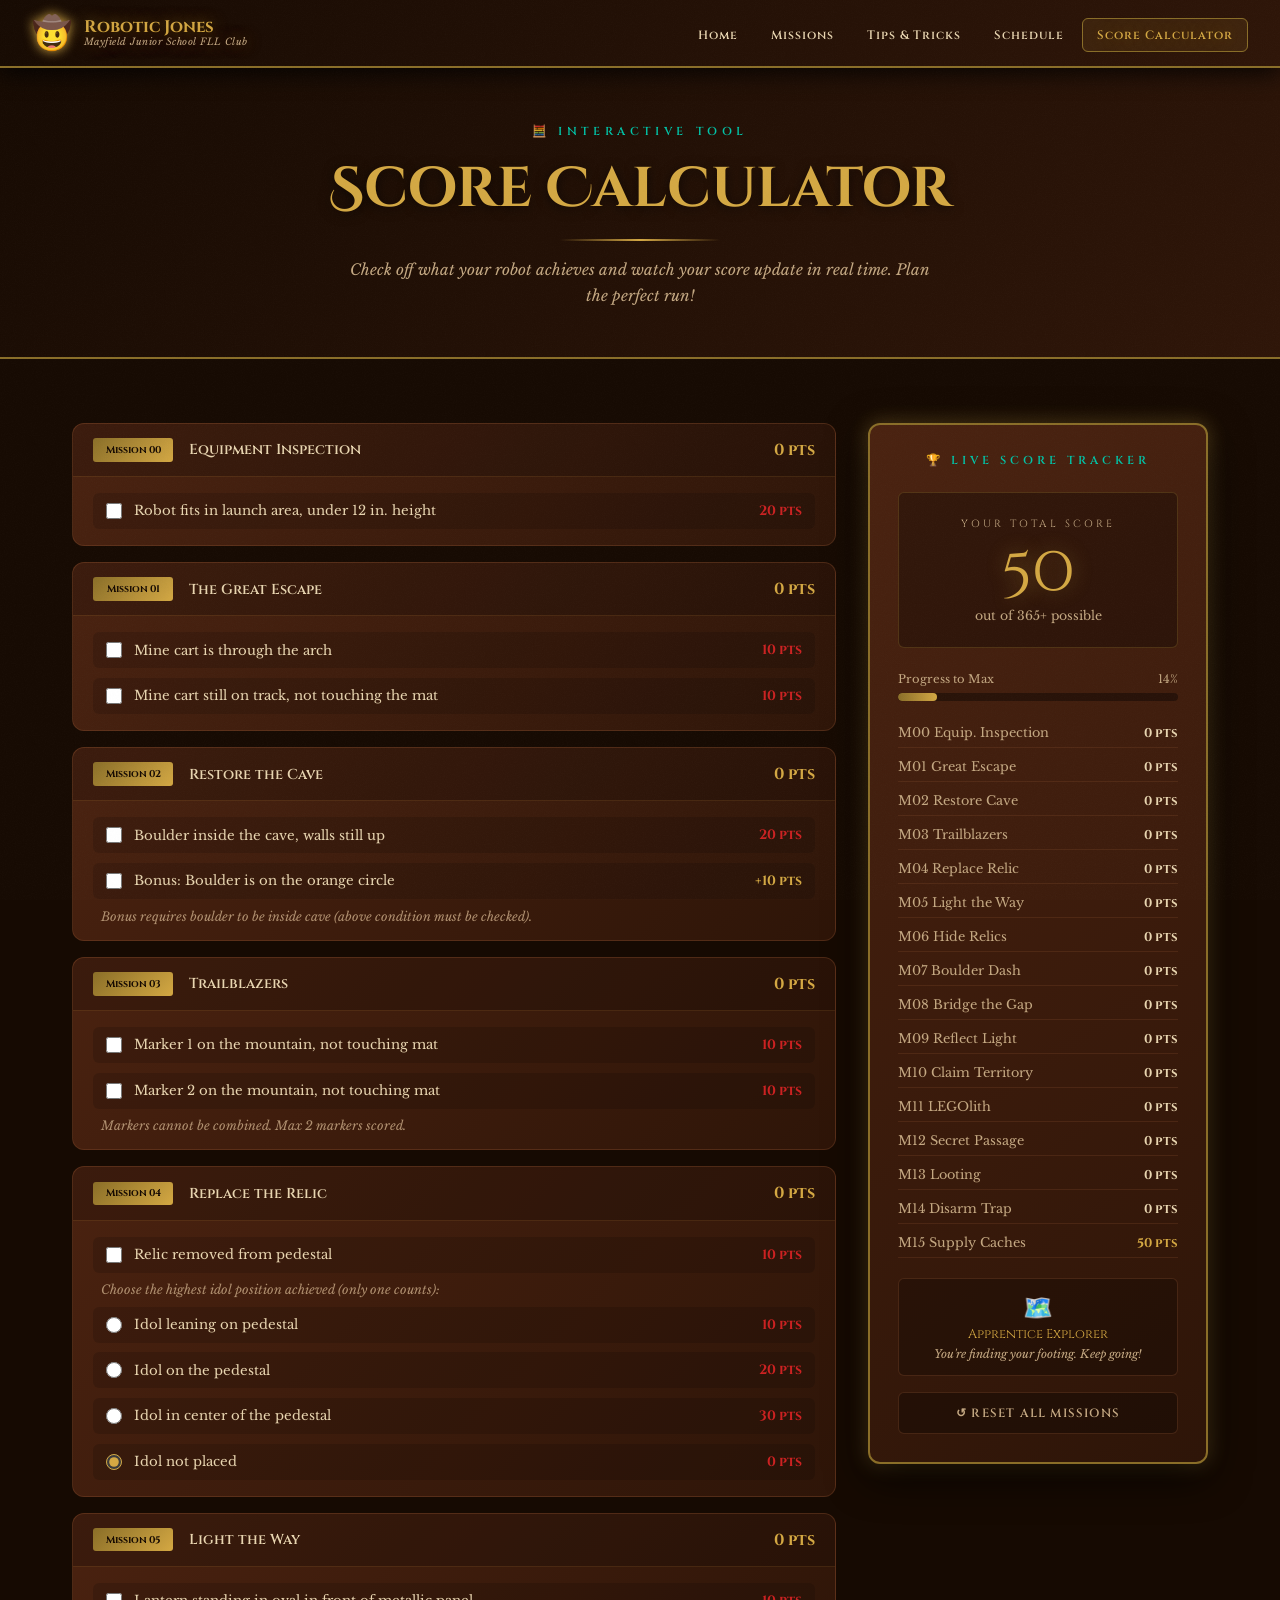
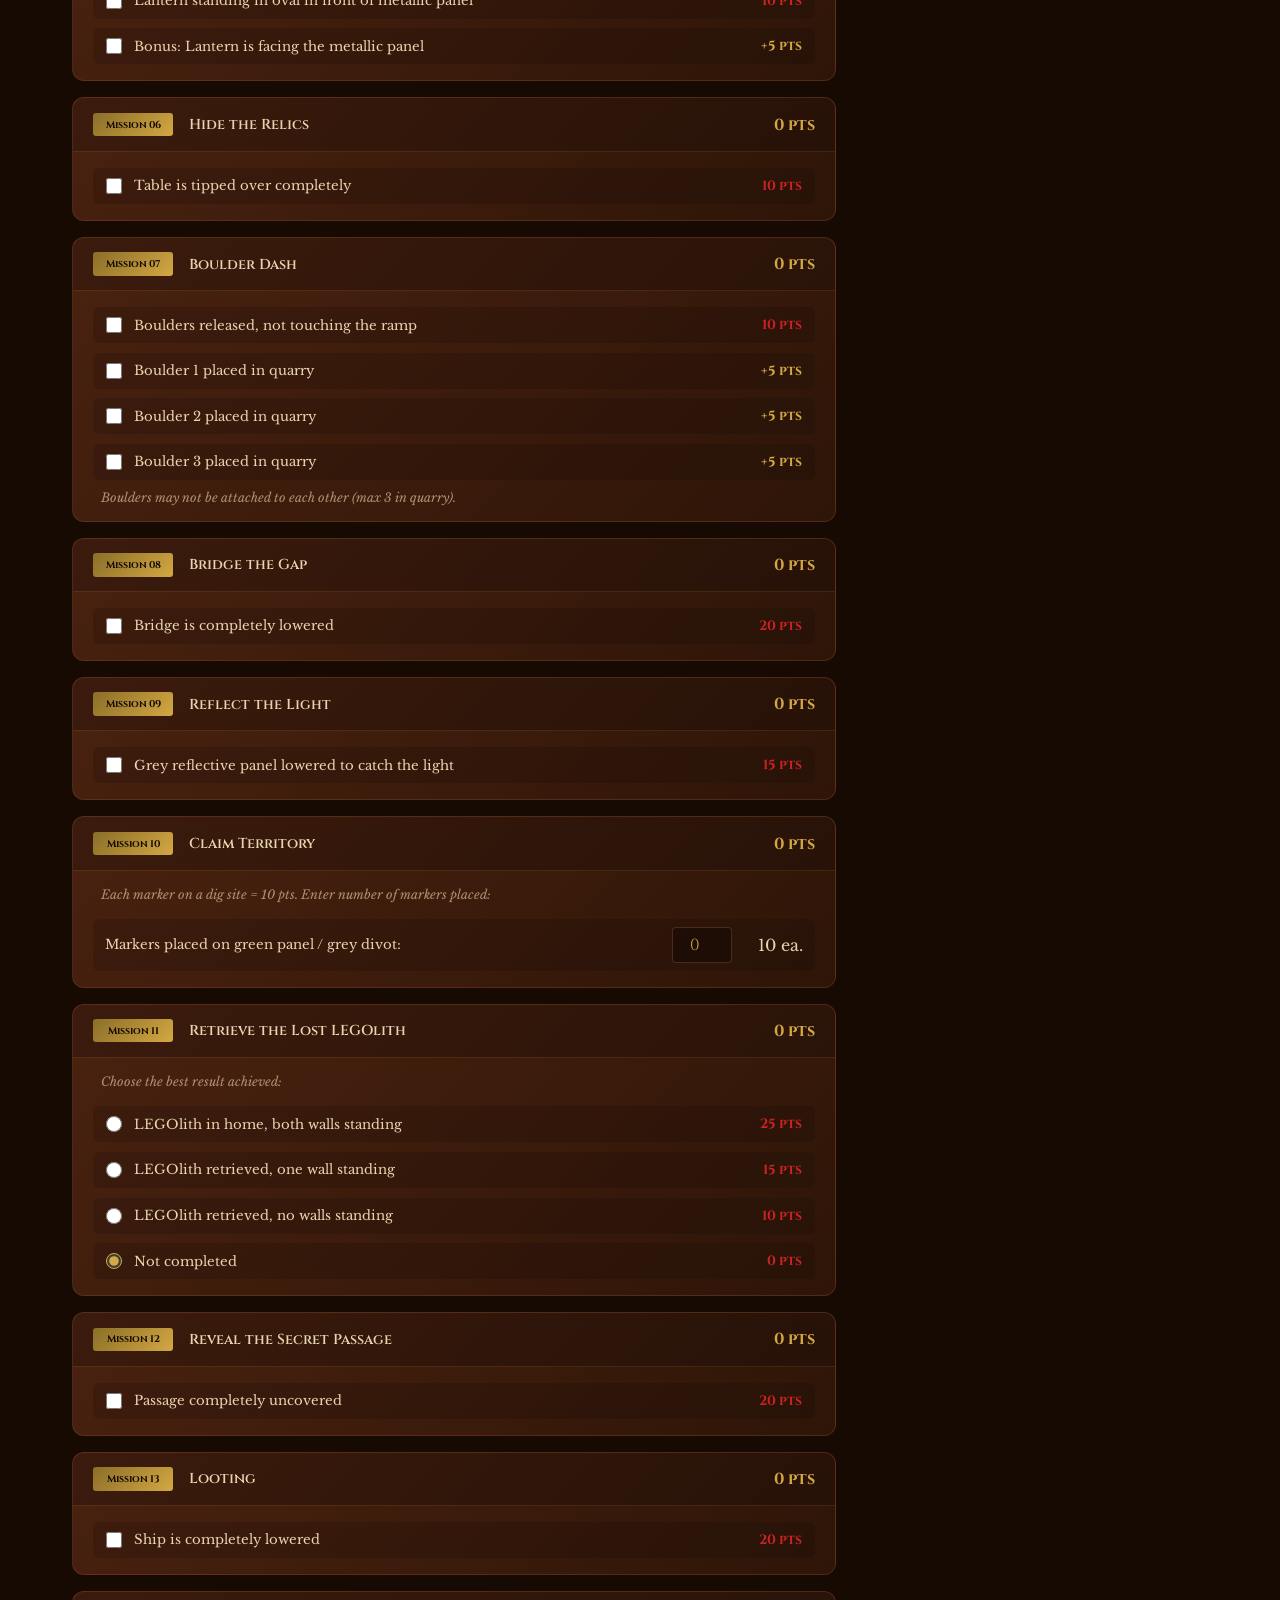
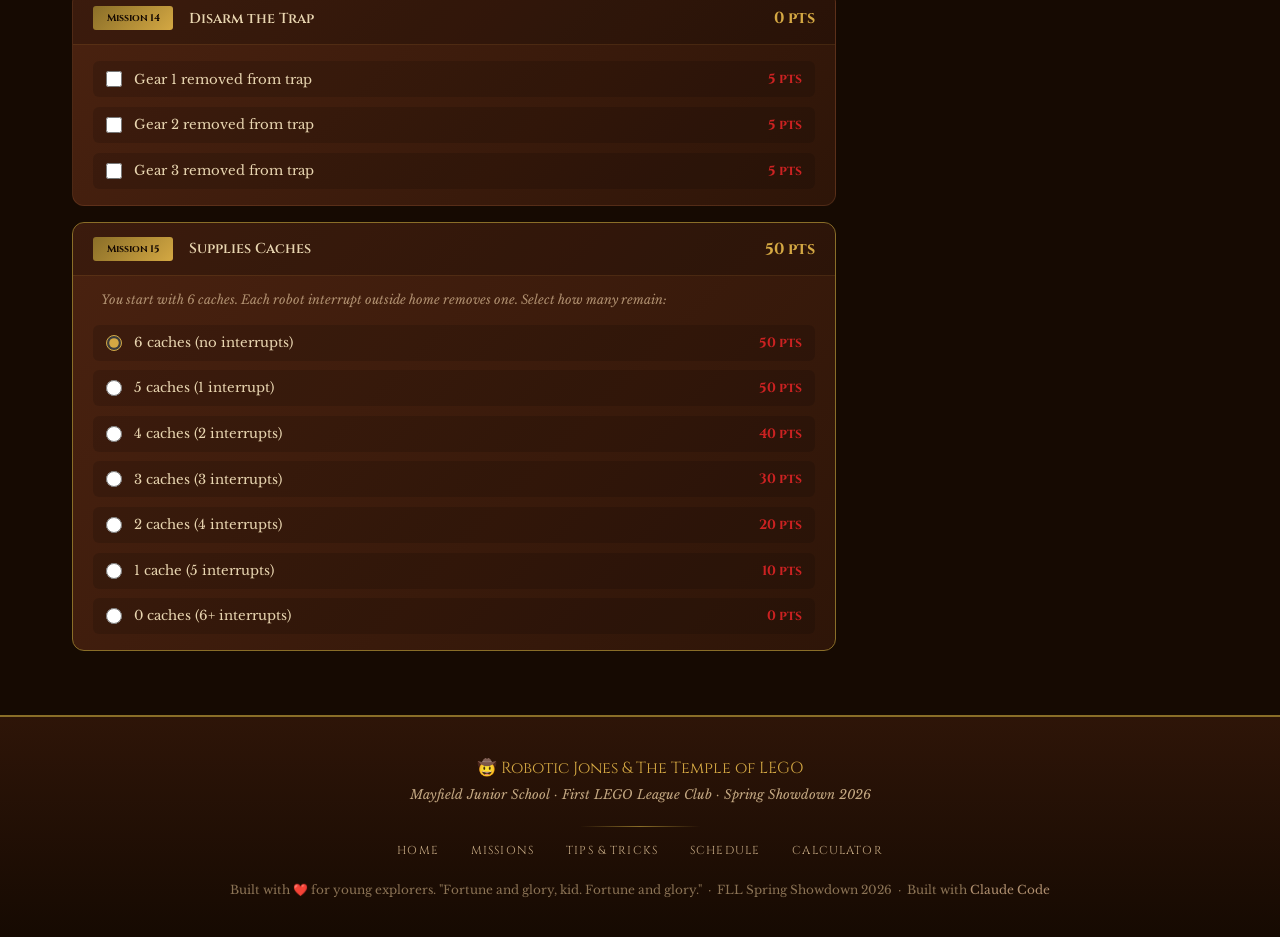
==== calculator.html @ 50e853f8 "Initial commit: FLL student hub website Complete FLL competition hub with Competition Hub home page " ====
<!DOCTYPE html>
<html lang="en">
<head>
  <meta charset="UTF-8" />
  <meta name="viewport" content="width=device-width, initial-scale=1.0" />
  <title>Score Calculator — Robotic Jones &amp; The Temple of LEGO</title>
  <link rel="stylesheet" href="style.css" />
</head>
<body>

<!-- ── Navigation ──────────────────────────────────── -->
<nav class="navbar">
  <a href="index.html" class="nav-logo">
    <span class="nav-logo-icon">🤠</span>
    <span class="nav-logo-text">
      Robotic Jones
      <span class="nav-logo-sub">Mayfield Junior School FLL Club</span>
    </span>
  </a>
  <ul class="nav-links" id="navLinks">
    <li><a href="index.html">Home</a></li>
    <li><a href="missions.html">Missions</a></li>
    <li><a href="tips.html">Tips &amp; Tricks</a></li>
    <li><a href="schedule.html">Schedule</a></li>
    <li><a href="calculator.html" class="active">Score Calculator</a></li>
  </ul>
  <button class="hamburger" id="hamburger" aria-label="Menu">
    <span></span><span></span><span></span>
  </button>
</nav>

<!-- ── Page Header ──────────────────────────────────── -->
<div style="background:linear-gradient(135deg,var(--brown-dark),var(--brown-mid));border-bottom:2px solid var(--gold-dark);padding:3.5rem 2rem 3rem;text-align:center;">
  <p class="eyebrow">🧮 Interactive Tool</p>
  <h1 class="section-title" style="font-family:var(--font-display);font-size:clamp(2rem,5vw,3.5rem);">Score Calculator</h1>
  <div class="section-divider"></div>
  <p class="section-desc">Check off what your robot achieves and watch your score update in real time. Plan the perfect run!</p>
</div>

<div class="page-container">
  <div class="calculator-layout">

    <!-- ── Mission Inputs ─────────────────────────── -->
    <div class="calc-missions" id="calcMissions">

      <!-- M00 -->
      <div class="calc-mission" id="m00">
        <div class="calc-mission-header">
          <span class="calc-badge">Mission 00</span>
          <span class="calc-mission-name">Equipment Inspection</span>
          <span class="calc-mission-pts" id="pts-m00">0 pts</span>
        </div>
        <div class="calc-mission-body">
          <label class="calc-option">
            <input type="checkbox" id="m00-a" data-pts="20" data-mission="m00" />
            <label for="m00-a">Robot fits in launch area, under 12 in. height</label>
            <span class="opt-pts">20 pts</span>
          </label>
        </div>
      </div>

      <!-- M01 -->
      <div class="calc-mission" id="m01">
        <div class="calc-mission-header">
          <span class="calc-badge">Mission 01</span>
          <span class="calc-mission-name">The Great Escape</span>
          <span class="calc-mission-pts" id="pts-m01">0 pts</span>
        </div>
        <div class="calc-mission-body">
          <label class="calc-option">
            <input type="checkbox" id="m01-a" data-pts="10" data-mission="m01" />
            <label for="m01-a">Mine cart is through the arch</label>
            <span class="opt-pts">10 pts</span>
          </label>
          <label class="calc-option">
            <input type="checkbox" id="m01-b" data-pts="10" data-mission="m01" />
            <label for="m01-b">Mine cart still on track, not touching the mat</label>
            <span class="opt-pts">10 pts</span>
          </label>
        </div>
      </div>

      <!-- M02 -->
      <div class="calc-mission" id="m02">
        <div class="calc-mission-header">
          <span class="calc-badge">Mission 02</span>
          <span class="calc-mission-name">Restore the Cave</span>
          <span class="calc-mission-pts" id="pts-m02">0 pts</span>
        </div>
        <div class="calc-mission-body">
          <label class="calc-option">
            <input type="checkbox" id="m02-a" data-pts="20" data-mission="m02" />
            <label for="m02-a">Boulder inside the cave, walls still up</label>
            <span class="opt-pts">20 pts</span>
          </label>
          <label class="calc-option bonus">
            <input type="checkbox" id="m02-b" data-pts="10" data-mission="m02" />
            <label for="m02-b">Bonus: Boulder is on the orange circle</label>
            <span class="opt-pts">+10 pts</span>
          </label>
          <div class="calc-note">Bonus requires boulder to be inside cave (above condition must be checked).</div>
        </div>
      </div>

      <!-- M03 -->
      <div class="calc-mission" id="m03">
        <div class="calc-mission-header">
          <span class="calc-badge">Mission 03</span>
          <span class="calc-mission-name">Trailblazers</span>
          <span class="calc-mission-pts" id="pts-m03">0 pts</span>
        </div>
        <div class="calc-mission-body">
          <label class="calc-option">
            <input type="checkbox" id="m03-a" data-pts="10" data-mission="m03" />
            <label for="m03-a">Marker 1 on the mountain, not touching mat</label>
            <span class="opt-pts">10 pts</span>
          </label>
          <label class="calc-option">
            <input type="checkbox" id="m03-b" data-pts="10" data-mission="m03" />
            <label for="m03-b">Marker 2 on the mountain, not touching mat</label>
            <span class="opt-pts">10 pts</span>
          </label>
          <div class="calc-note">Markers cannot be combined. Max 2 markers scored.</div>
        </div>
      </div>

      <!-- M04 -->
      <div class="calc-mission" id="m04">
        <div class="calc-mission-header">
          <span class="calc-badge">Mission 04</span>
          <span class="calc-mission-name">Replace the Relic</span>
          <span class="calc-mission-pts" id="pts-m04">0 pts</span>
        </div>
        <div class="calc-mission-body">
          <label class="calc-option">
            <input type="checkbox" id="m04-a" data-pts="10" data-mission="m04" />
            <label for="m04-a">Relic removed from pedestal</label>
            <span class="opt-pts">10 pts</span>
          </label>
          <div class="calc-note">Choose the highest idol position achieved (only one counts):</div>
          <label class="calc-option">
            <input type="radio" name="m04-idol" id="m04-b" value="10" data-mission="m04-idol" />
            <label for="m04-b">Idol leaning on pedestal</label>
            <span class="opt-pts">10 pts</span>
          </label>
          <label class="calc-option">
            <input type="radio" name="m04-idol" id="m04-c" value="20" data-mission="m04-idol" />
            <label for="m04-c">Idol on the pedestal</label>
            <span class="opt-pts">20 pts</span>
          </label>
          <label class="calc-option">
            <input type="radio" name="m04-idol" id="m04-d" value="30" data-mission="m04-idol" />
            <label for="m04-d">Idol in center of the pedestal</label>
            <span class="opt-pts">30 pts</span>
          </label>
          <label class="calc-option">
            <input type="radio" name="m04-idol" id="m04-none" value="0" data-mission="m04-idol" checked />
            <label for="m04-none">Idol not placed</label>
            <span class="opt-pts">0 pts</span>
          </label>
        </div>
      </div>

      <!-- M05 -->
      <div class="calc-mission" id="m05">
        <div class="calc-mission-header">
          <span class="calc-badge">Mission 05</span>
          <span class="calc-mission-name">Light the Way</span>
          <span class="calc-mission-pts" id="pts-m05">0 pts</span>
        </div>
        <div class="calc-mission-body">
          <label class="calc-option">
            <input type="checkbox" id="m05-a" data-pts="10" data-mission="m05" />
            <label for="m05-a">Lantern standing in oval in front of metallic panel</label>
            <span class="opt-pts">10 pts</span>
          </label>
          <label class="calc-option bonus">
            <input type="checkbox" id="m05-b" data-pts="5" data-mission="m05" />
            <label for="m05-b">Bonus: Lantern is facing the metallic panel</label>
            <span class="opt-pts">+5 pts</span>
          </label>
        </div>
      </div>

      <!-- M06 -->
      <div class="calc-mission" id="m06">
        <div class="calc-mission-header">
          <span class="calc-badge">Mission 06</span>
          <span class="calc-mission-name">Hide the Relics</span>
          <span class="calc-mission-pts" id="pts-m06">0 pts</span>
        </div>
        <div class="calc-mission-body">
          <label class="calc-option">
            <input type="checkbox" id="m06-a" data-pts="10" data-mission="m06" />
            <label for="m06-a">Table is tipped over completely</label>
            <span class="opt-pts">10 pts</span>
          </label>
        </div>
      </div>

      <!-- M07 -->
      <div class="calc-mission" id="m07">
        <div class="calc-mission-header">
          <span class="calc-badge">Mission 07</span>
          <span class="calc-mission-name">Boulder Dash</span>
          <span class="calc-mission-pts" id="pts-m07">0 pts</span>
        </div>
        <div class="calc-mission-body">
          <label class="calc-option">
            <input type="checkbox" id="m07-a" data-pts="10" data-mission="m07" />
            <label for="m07-a">Boulders released, not touching the ramp</label>
            <span class="opt-pts">10 pts</span>
          </label>
          <label class="calc-option bonus">
            <input type="checkbox" id="m07-b" data-pts="5" data-mission="m07" />
            <label for="m07-b">Boulder 1 placed in quarry</label>
            <span class="opt-pts">+5 pts</span>
          </label>
          <label class="calc-option bonus">
            <input type="checkbox" id="m07-c" data-pts="5" data-mission="m07" />
            <label for="m07-c">Boulder 2 placed in quarry</label>
            <span class="opt-pts">+5 pts</span>
          </label>
          <label class="calc-option bonus">
            <input type="checkbox" id="m07-d" data-pts="5" data-mission="m07" />
            <label for="m07-d">Boulder 3 placed in quarry</label>
            <span class="opt-pts">+5 pts</span>
          </label>
          <div class="calc-note">Boulders may not be attached to each other (max 3 in quarry).</div>
        </div>
      </div>

      <!-- M08 -->
      <div class="calc-mission" id="m08">
        <div class="calc-mission-header">
          <span class="calc-badge">Mission 08</span>
          <span class="calc-mission-name">Bridge the Gap</span>
          <span class="calc-mission-pts" id="pts-m08">0 pts</span>
        </div>
        <div class="calc-mission-body">
          <label class="calc-option">
            <input type="checkbox" id="m08-a" data-pts="20" data-mission="m08" />
            <label for="m08-a">Bridge is completely lowered</label>
            <span class="opt-pts">20 pts</span>
          </label>
        </div>
      </div>

      <!-- M09 -->
      <div class="calc-mission" id="m09">
        <div class="calc-mission-header">
          <span class="calc-badge">Mission 09</span>
          <span class="calc-mission-name">Reflect the Light</span>
          <span class="calc-mission-pts" id="pts-m09">0 pts</span>
        </div>
        <div class="calc-mission-body">
          <label class="calc-option">
            <input type="checkbox" id="m09-a" data-pts="15" data-mission="m09" />
            <label for="m09-a">Grey reflective panel lowered to catch the light</label>
            <span class="opt-pts">15 pts</span>
          </label>
        </div>
      </div>

      <!-- M10 -->
      <div class="calc-mission" id="m10">
        <div class="calc-mission-header">
          <span class="calc-badge">Mission 10</span>
          <span class="calc-mission-name">Claim Territory</span>
          <span class="calc-mission-pts" id="pts-m10">0 pts</span>
        </div>
        <div class="calc-mission-body">
          <div class="calc-note" style="margin-bottom:0.5rem;">Each marker on a dig site = 10 pts. Enter number of markers placed:</div>
          <div style="display:flex;align-items:center;gap:1rem;padding:0.5rem 0.75rem;background:rgba(0,0,0,0.15);border-radius:var(--radius);">
            <label style="font-size:0.83rem;color:var(--tan-light);flex:1;" for="m10-count">Markers placed on green panel / grey divot:</label>
            <input type="number" id="m10-count" min="0" max="20" value="0"
              style="width:60px;padding:0.35rem 0.5rem;background:rgba(0,0,0,0.3);border:1px solid rgba(122,72,40,0.5);border-radius:4px;color:var(--gold);font-family:var(--font-heading);font-size:1rem;text-align:center;" />
            <span class="opt-pts" style="min-width:55px;text-align:right;">10 ea.</span>
          </div>
        </div>
      </div>

      <!-- M11 -->
      <div class="calc-mission" id="m11">
        <div class="calc-mission-header">
          <span class="calc-badge">Mission 11</span>
          <span class="calc-mission-name">Retrieve the Lost LEGOlith</span>
          <span class="calc-mission-pts" id="pts-m11">0 pts</span>
        </div>
        <div class="calc-mission-body">
          <div class="calc-note" style="margin-bottom:0.5rem;">Choose the best result achieved:</div>
          <label class="calc-option">
            <input type="radio" name="m11" id="m11-a" value="25" data-mission="m11" />
            <label for="m11-a">LEGOlith in home, both walls standing</label>
            <span class="opt-pts">25 pts</span>
          </label>
          <label class="calc-option">
            <input type="radio" name="m11" id="m11-b" value="15" data-mission="m11" />
            <label for="m11-b">LEGOlith retrieved, one wall standing</label>
            <span class="opt-pts">15 pts</span>
          </label>
          <label class="calc-option">
            <input type="radio" name="m11" id="m11-c" value="10" data-mission="m11" />
            <label for="m11-c">LEGOlith retrieved, no walls standing</label>
            <span class="opt-pts">10 pts</span>
          </label>
          <label class="calc-option">
            <input type="radio" name="m11" id="m11-none" value="0" data-mission="m11" checked />
            <label for="m11-none">Not completed</label>
            <span class="opt-pts">0 pts</span>
          </label>
        </div>
      </div>

      <!-- M12 -->
      <div class="calc-mission" id="m12">
        <div class="calc-mission-header">
          <span class="calc-badge">Mission 12</span>
          <span class="calc-mission-name">Reveal the Secret Passage</span>
          <span class="calc-mission-pts" id="pts-m12">0 pts</span>
        </div>
        <div class="calc-mission-body">
          <label class="calc-option">
            <input type="checkbox" id="m12-a" data-pts="20" data-mission="m12" />
            <label for="m12-a">Passage completely uncovered</label>
            <span class="opt-pts">20 pts</span>
          </label>
        </div>
      </div>

      <!-- M13 -->
      <div class="calc-mission" id="m13">
        <div class="calc-mission-header">
          <span class="calc-badge">Mission 13</span>
          <span class="calc-mission-name">Looting</span>
          <span class="calc-mission-pts" id="pts-m13">0 pts</span>
        </div>
        <div class="calc-mission-body">
          <label class="calc-option">
            <input type="checkbox" id="m13-a" data-pts="20" data-mission="m13" />
            <label for="m13-a">Ship is completely lowered</label>
            <span class="opt-pts">20 pts</span>
          </label>
        </div>
      </div>

      <!-- M14 -->
      <div class="calc-mission" id="m14">
        <div class="calc-mission-header">
          <span class="calc-badge">Mission 14</span>
          <span class="calc-mission-name">Disarm the Trap</span>
          <span class="calc-mission-pts" id="pts-m14">0 pts</span>
        </div>
        <div class="calc-mission-body">
          <label class="calc-option">
            <input type="checkbox" id="m14-a" data-pts="5" data-mission="m14" />
            <label for="m14-a">Gear 1 removed from trap</label>
            <span class="opt-pts">5 pts</span>
          </label>
          <label class="calc-option">
            <input type="checkbox" id="m14-b" data-pts="5" data-mission="m14" />
            <label for="m14-b">Gear 2 removed from trap</label>
            <span class="opt-pts">5 pts</span>
          </label>
          <label class="calc-option">
            <input type="checkbox" id="m14-c" data-pts="5" data-mission="m14" />
            <label for="m14-c">Gear 3 removed from trap</label>
            <span class="opt-pts">5 pts</span>
          </label>
        </div>
      </div>

      <!-- M15 -->
      <div class="calc-mission" id="m15">
        <div class="calc-mission-header">
          <span class="calc-badge">Mission 15</span>
          <span class="calc-mission-name">Supplies Caches</span>
          <span class="calc-mission-pts" id="pts-m15">50 pts</span>
        </div>
        <div class="calc-mission-body">
          <div class="calc-note" style="margin-bottom:0.5rem;">You start with 6 caches. Each robot interrupt outside home removes one. Select how many remain:</div>
          <label class="calc-option">
            <input type="radio" name="m15" id="m15-6" value="50" data-mission="m15" checked />
            <label for="m15-6">6 caches (no interrupts)</label>
            <span class="opt-pts">50 pts</span>
          </label>
          <label class="calc-option">
            <input type="radio" name="m15" id="m15-5" value="50" data-mission="m15" />
            <label for="m15-5">5 caches (1 interrupt)</label>
            <span class="opt-pts">50 pts</span>
          </label>
          <label class="calc-option">
            <input type="radio" name="m15" id="m15-4" value="40" data-mission="m15" />
            <label for="m15-4">4 caches (2 interrupts)</label>
            <span class="opt-pts">40 pts</span>
          </label>
          <label class="calc-option">
            <input type="radio" name="m15" id="m15-3" value="30" data-mission="m15" />
            <label for="m15-3">3 caches (3 interrupts)</label>
            <span class="opt-pts">30 pts</span>
          </label>
          <label class="calc-option">
            <input type="radio" name="m15" id="m15-2" value="20" data-mission="m15" />
            <label for="m15-2">2 caches (4 interrupts)</label>
            <span class="opt-pts">20 pts</span>
          </label>
          <label class="calc-option">
            <input type="radio" name="m15" id="m15-1" value="10" data-mission="m15" />
            <label for="m15-1">1 cache (5 interrupts)</label>
            <span class="opt-pts">10 pts</span>
          </label>
          <label class="calc-option">
            <input type="radio" name="m15" id="m15-0" value="0" data-mission="m15" />
            <label for="m15-0">0 caches (6+ interrupts)</label>
            <span class="opt-pts">0 pts</span>
          </label>
        </div>
      </div>

    </div><!-- end calc-missions -->

    <!-- ── Score Panel ─────────────────────────────── -->
    <aside class="score-panel">

      <div class="score-panel-title">🏆 Live Score Tracker</div>

      <div class="total-score">
        <div class="total-label">Your Total Score</div>
        <div class="total-num" id="totalScore">50</div>
        <div class="total-max">out of <span id="maxPossible">365+</span> possible</div>
      </div>

      <div class="progress-bar-wrap">
        <div class="progress-label">
          <span>Progress to Max</span>
          <span id="progressPct">14%</span>
        </div>
        <div class="progress-bar">
          <div class="progress-fill" id="progressFill" style="width:14%"></div>
        </div>
      </div>

      <div class="score-breakdown" id="scoreBreakdown">
        <div class="score-row" id="row-m00"><span>M00 Equip. Inspection</span><span>0 pts</span></div>
        <div class="score-row" id="row-m01"><span>M01 Great Escape</span><span>0 pts</span></div>
        <div class="score-row" id="row-m02"><span>M02 Restore Cave</span><span>0 pts</span></div>
        <div class="score-row" id="row-m03"><span>M03 Trailblazers</span><span>0 pts</span></div>
        <div class="score-row" id="row-m04"><span>M04 Replace Relic</span><span>0 pts</span></div>
        <div class="score-row" id="row-m05"><span>M05 Light the Way</span><span>0 pts</span></div>
        <div class="score-row" id="row-m06"><span>M06 Hide Relics</span><span>0 pts</span></div>
        <div class="score-row" id="row-m07"><span>M07 Boulder Dash</span><span>0 pts</span></div>
        <div class="score-row" id="row-m08"><span>M08 Bridge the Gap</span><span>0 pts</span></div>
        <div class="score-row" id="row-m09"><span>M09 Reflect Light</span><span>0 pts</span></div>
        <div class="score-row" id="row-m10"><span>M10 Claim Territory</span><span>0 pts</span></div>
        <div class="score-row" id="row-m11"><span>M11 LEGOlith</span><span>0 pts</span></div>
        <div class="score-row" id="row-m12"><span>M12 Secret Passage</span><span>0 pts</span></div>
        <div class="score-row" id="row-m13"><span>M13 Looting</span><span>0 pts</span></div>
        <div class="score-row" id="row-m14"><span>M14 Disarm Trap</span><span>0 pts</span></div>
        <div class="score-row active" id="row-m15"><span>M15 Supply Caches</span><span>50 pts</span></div>
      </div>

      <!-- Performance rating -->
      <div id="ratingBox" style="text-align:center;padding:0.9rem;background:rgba(0,0,0,0.25);border-radius:var(--radius);border:1px solid rgba(122,72,40,0.4);margin-bottom:1rem;">
        <div style="font-size:1.5rem;" id="ratingEmoji">🗿</div>
        <div style="font-family:var(--font-heading);font-size:0.8rem;color:var(--gold);margin-top:0.25rem;" id="ratingLabel">Start Exploring!</div>
        <div style="font-size:0.72rem;color:var(--tan);font-style:italic;margin-top:0.2rem;" id="ratingDesc">Check off completed missions above</div>
      </div>

      <button class="reset-btn" id="resetBtn">↺ Reset All Missions</button>

    </aside>

  </div><!-- end calculator-layout -->
</div>

<!-- ── Footer ───────────────────────────────────────── -->
<footer>
  <div class="footer-logo">🤠 Robotic Jones &amp; The Temple of LEGO</div>
  <div class="footer-sub">Mayfield Junior School · First LEGO League Club · Spring Showdown 2026</div>
  <div class="footer-divider"></div>
  <div class="footer-links">
    <a href="index.html">Home</a>
    <a href="missions.html">Missions</a>
    <a href="tips.html">Tips &amp; Tricks</a>
    <a href="schedule.html">Schedule</a>
    <a href="calculator.html">Calculator</a>
  </div>
  <div class="footer-copy">Built with ❤️ for young explorers. "Fortune and glory, kid. Fortune and glory." &nbsp;·&nbsp; FLL Spring Showdown 2026 &nbsp;·&nbsp; Built with <a href="https://claude.ai/code" target="_blank" rel="noopener" style="color:var(--stone-light);">Claude Code</a></div>
</footer>

<script>
  // Mobile nav
  const hamburger = document.getElementById('hamburger');
  const navLinks  = document.getElementById('navLinks');
  hamburger.addEventListener('click', () => navLinks.classList.toggle('open'));

  // ── Score Calculator Logic ─────────────────────────────
  const MAX_SCORE = 365; // approximate max (without M10 which is unlimited)

  function getMissionScore(missionId) {
    let pts = 0;
    // Handle checkboxes
    document.querySelectorAll(`input[type="checkbox"][data-mission="${missionId}"]`).forEach(cb => {
      if (cb.checked) pts += parseInt(cb.dataset.pts);
    });
    // Handle radio groups
    const radioGroup = missionId + '-idol'; // m04-idol special case
    const checkedRadio = document.querySelector(`input[type="radio"][name="${missionId}"]:checked`);
    if (checkedRadio) pts += parseInt(checkedRadio.value);
    const checkedIdol = document.querySelector(`input[type="radio"][name="m04-idol"]:checked`);
    if (missionId === 'm04' && checkedIdol) pts += parseInt(checkedIdol.value);
    return pts;
  }

  function getM10Score() {
    const count = parseInt(document.getElementById('m10-count').value) || 0;
    return count * 10;
  }

  function getM11Score() {
    const r = document.querySelector('input[name="m11"]:checked');
    return r ? parseInt(r.value) : 0;
  }

  function getM15Score() {
    const r = document.querySelector('input[name="m15"]:checked');
    return r ? parseInt(r.value) : 50;
  }

  function updateScore() {
    const missions = {
      m00: getMissionScore('m00'),
      m01: getMissionScore('m01'),
      m02: getMissionScore('m02'),
      m03: getMissionScore('m03'),
      m04: (() => {
        let pts = 0;
        const cbA = document.getElementById('m04-a');
        if (cbA && cbA.checked) pts += 10;
        const idol = document.querySelector('input[name="m04-idol"]:checked');
        if (idol) pts += parseInt(idol.value);
        return pts;
      })(),
      m05: getMissionScore('m05'),
      m06: getMissionScore('m06'),
      m07: getMissionScore('m07'),
      m08: getMissionScore('m08'),
      m09: getMissionScore('m09'),
      m10: getM10Score(),
      m11: getM11Score(),
      m12: getMissionScore('m12'),
      m13: getMissionScore('m13'),
      m14: getMissionScore('m14'),
      m15: getM15Score(),
    };

    let total = 0;
    Object.entries(missions).forEach(([key, pts]) => {
      total += pts;
      // Update per-mission display
      const ptsEl = document.getElementById(`pts-${key}`);
      if (ptsEl) ptsEl.textContent = pts + ' pts';
      // Update card highlight
      const card = document.getElementById(key);
      if (card) card.classList.toggle('has-points', pts > 0);
      // Update breakdown row
      const rowEl = document.getElementById(`row-${key}`);
      if (rowEl) {
        rowEl.querySelector('span:last-child').textContent = pts + ' pts';
        rowEl.classList.toggle('active', pts > 0);
      }
    });

    // Update total
    document.getElementById('totalScore').textContent = total;

    // Progress bar
    const pct = Math.min(100, Math.round((total / MAX_SCORE) * 100));
    document.getElementById('progressPct').textContent = pct + '%';
    document.getElementById('progressFill').style.width = pct + '%';

    // Rating
    let emoji, label, desc;
    if (total === 0) {
      emoji = '🗿'; label = 'Start Exploring!'; desc = 'Check off completed missions above';
    } else if (total < 50) {
      emoji = '🪨'; label = 'Just Getting Started'; desc = 'Every adventure begins with one step!';
    } else if (total < 100) {
      emoji = '🗺️'; label = 'Apprentice Explorer'; desc = 'You\'re finding your footing. Keep going!';
    } else if (total < 150) {
      emoji = '⛏️'; label = 'Journeyman Adventurer'; desc = 'You\'re making progress in the temple!';
    } else if (total < 200) {
      emoji = '🔦'; label = 'Seasoned Explorer'; desc = 'The artifacts are within your reach!';
    } else if (total < 250) {
      emoji = '🏺'; label = 'Relic Hunter'; desc = 'Impressive! The temple yields its secrets.';
    } else if (total < 300) {
      emoji = '💎'; label = 'Master Archaeologist'; desc = 'Extraordinary! Indy would be proud.';
    } else {
      emoji = '🤠'; label = 'ROBOTIC JONES!'; desc = '"Fortune and glory, kid. Fortune and glory."';
    }
    document.getElementById('ratingEmoji').textContent = emoji;
    document.getElementById('ratingLabel').textContent = label;
    document.getElementById('ratingDesc').textContent = desc;
  }

  // Attach listeners to all checkboxes
  document.querySelectorAll('input[type="checkbox"]').forEach(cb => {
    cb.addEventListener('change', updateScore);
  });
  // Attach listeners to all radios
  document.querySelectorAll('input[type="radio"]').forEach(rb => {
    rb.addEventListener('change', updateScore);
  });
  // M10 counter
  document.getElementById('m10-count').addEventListener('input', updateScore);

  // Reset button
  document.getElementById('resetBtn').addEventListener('click', () => {
    document.querySelectorAll('input[type="checkbox"]').forEach(cb => cb.checked = false);
    document.querySelectorAll('input[type="radio"]').forEach(rb => rb.checked = false);
    // Re-set default radios
    document.getElementById('m04-none').checked = true;
    document.getElementById('m11-none').checked = true;
    document.getElementById('m15-6').checked = true;
    document.getElementById('m10-count').value = 0;
    updateScore();
  });

  // Initial calculation
  updateScore();
</script>
</body>
</html>
---- style.css ----
/* =====================================================
   ROBOTIC JONES & THE TEMPLE OF LEGO
   Mayfield Junior School FLL Club — Spring Showdown 2026
   Indiana Jones Adventure Theme
   ===================================================== */

@import url('https://fonts.googleapis.com/css2?family=Cinzel:wght@400;600;700;900&family=Cinzel+Decorative:wght@400;700;900&family=Libre+Baskerville:ital,wght@0,400;0,700;1,400&display=swap');

/* ─── CSS Custom Properties ─────────────────────────── */
:root {
  --gold:          #D4A843;
  --gold-light:    #F0C55A;
  --gold-dark:     #8A6E28;
  --brown-dark:    #160A02;
  --brown-mid:     #2E1508;
  --brown-warm:    #4A2210;
  --brown-light:   #7A4828;
  --tan:           #C4A882;
  --tan-light:     #E8D5B0;
  --parchment:     #F5E6C8;
  --stone:         #8B7355;
  --stone-light:   #B09070;
  --red:           #CC2222;
  --red-dark:      #8B1A1A;
  --teal:          #00C4A8;
  --teal-dark:     #009988;
  --green:         #3D7020;

  --font-display:  'Cinzel Decorative', serif;
  --font-heading:  'Cinzel', serif;
  --font-body:     'Libre Baskerville', Georgia, serif;

  --radius:        6px;
  --radius-lg:     12px;
  --transition:    all 0.3s cubic-bezier(0.4, 0, 0.2, 1);
  --shadow-sm:     0 2px 8px rgba(0,0,0,0.4);
  --shadow-md:     0 6px 20px rgba(0,0,0,0.6);
  --shadow-lg:     0 12px 40px rgba(0,0,0,0.8);
  --shadow-gold:   0 0 20px rgba(212,168,67,0.4);
}

/* ─── Reset & Base ──────────────────────────────────── */
*, *::before, *::after { box-sizing: border-box; margin: 0; padding: 0; }
html { scroll-behavior: smooth; }

body {
  font-family: var(--font-body);
  background-color: var(--brown-dark);
  color: var(--tan-light);
  min-height: 100vh;
  overflow-x: hidden;
}

/* Subtle grain texture */
body::after {
  content: '';
  position: fixed;
  inset: 0;
  background-image:
    url("data:image/svg+xml,%3Csvg xmlns='http://www.w3.org/2000/svg' width='300' height='300'%3E%3Cfilter id='n'%3E%3CfeTurbulence type='fractalNoise' baseFrequency='0.9' numOctaves='4' stitchTiles='stitch'/%3E%3CfeColorMatrix type='saturate' values='0'/%3E%3C/filter%3E%3Crect width='300' height='300' filter='url(%23n)' opacity='0.04'/%3E%3C/svg%3E");
  pointer-events: none;
  z-index: 9999;
  opacity: 0.6;
}

a { color: var(--gold); text-decoration: none; }
a:hover { color: var(--gold-light); }
ul { list-style: none; }
img { max-width: 100%; }

/* ─── Navigation ────────────────────────────────────── */
.navbar {
  position: sticky;
  top: 0;
  z-index: 500;
  background: linear-gradient(135deg, var(--brown-dark) 0%, var(--brown-mid) 100%);
  border-bottom: 2px solid var(--gold-dark);
  padding: 0 2rem;
  display: flex;
  align-items: center;
  justify-content: space-between;
  min-height: 68px;
  box-shadow: 0 4px 24px rgba(0,0,0,0.9);
}

.nav-logo {
  display: flex;
  align-items: center;
  gap: 0.75rem;
  text-decoration: none;
}

.nav-logo-icon {
  font-size: 2rem;
  line-height: 1;
  filter: drop-shadow(0 0 6px var(--gold));
}

.nav-logo-text {
  font-family: var(--font-heading);
  font-weight: 700;
  font-size: 1.05rem;
  color: var(--gold);
  line-height: 1.1;
  text-shadow: 0 0 15px rgba(212,168,67,0.5);
}

.nav-logo-sub {
  display: block;
  font-family: var(--font-body);
  font-size: 0.6rem;
  font-style: italic;
  font-weight: 400;
  color: var(--tan);
  letter-spacing: 0.05em;
}

.nav-links {
  display: flex;
  gap: 0.15rem;
  align-items: center;
}

.nav-links a {
  font-family: var(--font-heading);
  font-size: 0.75rem;
  font-weight: 600;
  letter-spacing: 0.08em;
  color: var(--tan-light);
  text-decoration: none;
  padding: 0.5rem 0.9rem;
  border-radius: var(--radius);
  border: 1px solid transparent;
  transition: var(--transition);
  white-space: nowrap;
}

.nav-links a:hover,
.nav-links a.active {
  color: var(--gold);
  border-color: var(--gold-dark);
  background: rgba(212,168,67,0.1);
  text-shadow: var(--shadow-gold);
}

.hamburger {
  display: none;
  flex-direction: column;
  cursor: pointer;
  gap: 5px;
  padding: 4px;
  background: none;
  border: none;
}
.hamburger span {
  display: block;
  width: 24px;
  height: 2px;
  background: var(--gold);
  transition: var(--transition);
}

/* ─── Page Wrapper ──────────────────────────────────── */
.page-container {
  max-width: 1200px;
  margin: 0 auto;
  padding: 4rem 2rem;
}

/* ─── Section Headers ───────────────────────────────── */
.section-header {
  text-align: center;
  margin-bottom: 3rem;
}

.eyebrow {
  font-family: var(--font-heading);
  font-size: 0.72rem;
  font-weight: 600;
  letter-spacing: 0.4em;
  text-transform: uppercase;
  color: var(--teal);
  margin-bottom: 0.75rem;
}

.section-title {
  font-family: var(--font-heading);
  font-size: clamp(1.8rem, 4vw, 2.8rem);
  color: var(--gold);
  text-shadow: 0 2px 12px rgba(0,0,0,0.6);
  margin-bottom: 0.75rem;
}

.section-divider {
  width: 160px;
  height: 2px;
  background: linear-gradient(90deg, transparent, var(--gold), transparent);
  margin: 0.75rem auto 1rem;
}

.section-desc {
  font-size: 0.95rem;
  color: var(--tan);
  font-style: italic;
  line-height: 1.7;
  max-width: 600px;
  margin: 0 auto;
}

/* ─── Hero ──────────────────────────────────────────── */
.hero {
  position: relative;
  min-height: 88vh;
  display: flex;
  align-items: center;
  justify-content: center;
  text-align: center;
  overflow: hidden;
  padding: 4rem 2rem;
}

.hero-bg {
  position: absolute;
  inset: 0;
  background:
    radial-gradient(ellipse at 50% 40%, rgba(212,168,67,0.12) 0%, transparent 65%),
    radial-gradient(ellipse at 20% 80%, rgba(74,34,16,0.6) 0%, transparent 50%),
    radial-gradient(ellipse at 80% 20%, rgba(44,20,8,0.7) 0%, transparent 50%),
    linear-gradient(180deg, var(--brown-dark) 0%, var(--brown-mid) 50%, var(--brown-dark) 100%);
}

/* Animated grid lines like a treasure map */
.hero-bg::after {
  content: '';
  position: absolute;
  inset: 0;
  background-image:
    repeating-linear-gradient(0deg, transparent, transparent 59px, rgba(212,168,67,0.04) 59px, rgba(212,168,67,0.04) 60px),
    repeating-linear-gradient(90deg, transparent, transparent 59px, rgba(212,168,67,0.04) 59px, rgba(212,168,67,0.04) 60px);
  animation: gridPulse 6s ease-in-out infinite;
}

@keyframes gridPulse {
  0%,100% { opacity: 0.4; }
  50% { opacity: 1; }
}

.hero-content {
  position: relative;
  z-index: 2;
  max-width: 860px;
}

.hero-badge {
  display: inline-flex;
  align-items: center;
  gap: 0.5rem;
  font-family: var(--font-heading);
  font-size: 0.75rem;
  font-weight: 600;
  letter-spacing: 0.35em;
  text-transform: uppercase;
  color: var(--teal);
  background: rgba(0,196,168,0.08);
  border: 1px solid rgba(0,196,168,0.3);
  padding: 0.45rem 1rem;
  border-radius: 50px;
  margin-bottom: 1.5rem;
}

.hero-title {
  font-family: var(--font-display);
  font-size: clamp(2.2rem, 6vw, 4.8rem);
  color: var(--gold);
  line-height: 1.05;
  margin-bottom: 0.4rem;
  text-shadow:
    0 0 60px rgba(212,168,67,0.5),
    0 4px 12px rgba(0,0,0,0.9),
    2px 2px 0 var(--brown-dark);
  animation: heroGlow 4s ease-in-out infinite;
}

@keyframes heroGlow {
  0%,100% { text-shadow: 0 0 60px rgba(212,168,67,0.5), 0 4px 12px rgba(0,0,0,0.9); }
  50%      { text-shadow: 0 0 80px rgba(212,168,67,0.8), 0 4px 12px rgba(0,0,0,0.9), 0 0 120px rgba(212,168,67,0.25); }
}

.hero-subtitle {
  font-family: var(--font-heading);
  font-size: clamp(1rem, 2.5vw, 1.5rem);
  color: var(--tan-light);
  font-style: italic;
  font-weight: 400;
  margin-bottom: 0.4rem;
}

.hero-school {
  font-family: var(--font-heading);
  font-size: 0.9rem;
  font-weight: 600;
  letter-spacing: 0.25em;
  text-transform: uppercase;
  color: var(--teal);
  margin-bottom: 2rem;
}

.hero-divider {
  width: 180px;
  height: 1px;
  background: linear-gradient(90deg, transparent, var(--gold-dark), var(--gold), var(--gold-dark), transparent);
  margin: 1.25rem auto 2rem;
}

.hero-cta {
  display: flex;
  gap: 1rem;
  justify-content: center;
  flex-wrap: wrap;
  margin-bottom: 3rem;
}

.hero-stats {
  display: flex;
  gap: 2rem;
  justify-content: center;
  flex-wrap: wrap;
  padding-top: 2rem;
  border-top: 1px solid rgba(212,168,67,0.2);
}

.hero-stat {
  text-align: center;
}

.hero-stat-num {
  font-family: var(--font-display);
  font-size: 2.2rem;
  color: var(--gold);
  line-height: 1;
  text-shadow: var(--shadow-gold);
}

.hero-stat-label {
  font-family: var(--font-heading);
  font-size: 0.68rem;
  letter-spacing: 0.2em;
  text-transform: uppercase;
  color: var(--tan);
  margin-top: 0.25rem;
}

/* ─── Buttons ───────────────────────────────────────── */
.btn {
  display: inline-block;
  font-family: var(--font-heading);
  font-size: 0.8rem;
  font-weight: 700;
  letter-spacing: 0.12em;
  text-transform: uppercase;
  text-decoration: none;
  padding: 0.85rem 2rem;
  border-radius: var(--radius);
  border: 2px solid;
  cursor: pointer;
  transition: var(--transition);
  white-space: nowrap;
}

.btn-primary {
  background: linear-gradient(135deg, var(--gold-dark) 0%, var(--gold) 50%, var(--gold-dark) 100%);
  border-color: var(--gold-light);
  color: var(--brown-dark);
  box-shadow: 0 4px 16px rgba(212,168,67,0.35), inset 0 1px 0 rgba(255,255,255,0.15);
}
.btn-primary:hover {
  background: linear-gradient(135deg, var(--gold) 0%, var(--gold-light) 50%, var(--gold) 100%);
  box-shadow: 0 6px 24px rgba(212,168,67,0.6);
  transform: translateY(-2px);
  color: var(--brown-dark);
}

.btn-outline {
  background: transparent;
  border-color: var(--gold);
  color: var(--gold);
}
.btn-outline:hover {
  background: rgba(212,168,67,0.12);
  box-shadow: 0 0 20px rgba(212,168,67,0.25);
  transform: translateY(-2px);
  color: var(--gold-light);
}

/* ─── Cards & Panels ────────────────────────────────── */
.card {
  background: linear-gradient(145deg, var(--brown-warm) 0%, var(--brown-mid) 100%);
  border: 1px solid rgba(122,72,40,0.6);
  border-radius: var(--radius-lg);
  overflow: hidden;
  transition: var(--transition);
  position: relative;
}
.card::before {
  content: '';
  position: absolute;
  inset: 0;
  background: linear-gradient(135deg, rgba(212,168,67,0.04) 0%, transparent 60%);
  pointer-events: none;
  border-radius: inherit;
}
.card:hover {
  border-color: var(--gold-dark);
  transform: translateY(-4px);
  box-shadow: var(--shadow-lg), 0 0 24px rgba(212,168,67,0.12);
}

/* ─── Mission Cards ─────────────────────────────────── */
.missions-grid {
  display: grid;
  grid-template-columns: repeat(auto-fill, minmax(340px, 1fr));
  gap: 1.5rem;
}

.mission-card {
  background: linear-gradient(145deg, var(--brown-warm) 0%, var(--brown-mid) 100%);
  border: 1px solid rgba(122,72,40,0.5);
  border-radius: var(--radius-lg);
  overflow: hidden;
  transition: var(--transition);
  position: relative;
}
.mission-card:hover {
  border-color: var(--gold-dark);
  transform: translateY(-4px);
  box-shadow: var(--shadow-lg), 0 0 30px rgba(212,168,67,0.1);
}

.mission-card-header {
  display: flex;
  align-items: center;
  gap: 1rem;
  padding: 1rem 1.25rem;
  background: rgba(0,0,0,0.25);
  border-bottom: 1px solid rgba(212,168,67,0.15);
}

.mission-badge {
  flex-shrink: 0;
  font-family: var(--font-heading);
  font-size: 0.65rem;
  font-weight: 700;
  letter-spacing: 0.05em;
  color: var(--brown-dark);
  background: linear-gradient(135deg, var(--gold-dark), var(--gold), var(--gold-dark));
  padding: 0.35rem 0.7rem;
  border-radius: 4px;
  box-shadow: var(--shadow-sm);
  white-space: nowrap;
  min-width: 85px;
  text-align: center;
}

.mission-name {
  font-family: var(--font-heading);
  font-size: 0.95rem;
  font-weight: 600;
  color: var(--tan-light);
}

.mission-card-body {
  padding: 1.25rem;
}

.mission-desc {
  font-size: 0.85rem;
  color: var(--tan);
  line-height: 1.65;
  font-style: italic;
  margin-bottom: 1rem;
}

.points-list {
  display: flex;
  flex-direction: column;
  gap: 0.4rem;
}

.point-row {
  display: flex;
  justify-content: space-between;
  align-items: center;
  padding: 0.35rem 0.65rem;
  background: rgba(0,0,0,0.2);
  border-radius: 4px;
  border-left: 3px solid var(--red-dark);
}
.point-row.bonus  { border-left-color: var(--gold-dark); }
.point-row.tier   { border-left-color: var(--teal-dark); }
.point-row.note   { border-left-color: var(--stone); background: rgba(0,0,0,0.1); }

.point-label {
  font-size: 0.8rem;
  color: var(--tan-light);
  line-height: 1.3;
  flex: 1;
  padding-right: 0.5rem;
}
.point-value {
  font-family: var(--font-heading);
  font-size: 0.9rem;
  font-weight: 700;
  color: var(--red);
  white-space: nowrap;
}
.point-row.bonus .point-value { color: var(--gold); }
.point-row.tier  .point-value { color: var(--teal); }
.point-row.note  .point-value { color: var(--stone-light); font-size: 0.8rem; font-family: var(--font-body); font-style: italic; }

.point-max-bar {
  margin-top: 0.8rem;
  display: flex;
  justify-content: space-between;
  align-items: center;
  padding: 0.4rem 0.65rem;
  background: rgba(212,168,67,0.08);
  border: 1px solid rgba(212,168,67,0.25);
  border-radius: 4px;
}
.max-label { font-size: 0.75rem; color: var(--tan); font-style: italic; }
.max-value { font-family: var(--font-heading); font-size: 0.9rem; font-weight: 700; color: var(--gold); }

/* ─── Tips Page ─────────────────────────────────────── */
.tips-grid {
  display: grid;
  grid-template-columns: repeat(auto-fill, minmax(340px, 1fr));
  gap: 1.5rem;
}

.tip-card {
  background: linear-gradient(145deg, var(--brown-warm) 0%, var(--brown-mid) 100%);
  border: 1px solid rgba(122,72,40,0.5);
  border-radius: var(--radius-lg);
  padding: 1.5rem;
  transition: var(--transition);
  position: relative;
}
.tip-card:hover {
  border-color: var(--gold-dark);
  transform: translateY(-3px);
  box-shadow: var(--shadow-md), 0 0 20px rgba(212,168,67,0.08);
}

.tip-card-icon {
  font-size: 2.2rem;
  margin-bottom: 0.75rem;
  filter: drop-shadow(0 2px 6px rgba(0,0,0,0.5));
  line-height: 1;
}

.tip-card-title {
  font-family: var(--font-heading);
  font-size: 1.05rem;
  font-weight: 700;
  color: var(--gold);
  margin-bottom: 1rem;
  padding-bottom: 0.6rem;
  border-bottom: 1px solid rgba(212,168,67,0.2);
}

.tip-card ul {
  list-style: none;
  display: flex;
  flex-direction: column;
  gap: 0.6rem;
}
.tip-card li {
  font-size: 0.85rem;
  color: var(--tan-light);
  line-height: 1.55;
  padding-left: 1.4rem;
  position: relative;
}
.tip-card li::before {
  content: '◆';
  position: absolute;
  left: 0;
  color: var(--gold-dark);
  font-size: 0.55rem;
  top: 0.25rem;
}

.tip-highlight {
  margin-top: 1rem;
  padding: 0.75rem 1rem;
  background: rgba(212,168,67,0.08);
  border: 1px solid rgba(212,168,67,0.25);
  border-radius: var(--radius);
  font-size: 0.82rem;
  color: var(--gold-light);
  font-style: italic;
}

.tip-alert {
  margin-top: 0.75rem;
  padding: 0.65rem 1rem;
  background: rgba(204,34,34,0.1);
  border: 1px solid rgba(204,34,34,0.3);
  border-radius: var(--radius);
  font-size: 0.82rem;
  color: #FF9999;
  font-style: italic;
}

/* ─── Schedule Page ─────────────────────────────────── */
.schedule-grid {
  display: grid;
  grid-template-columns: 1fr 2fr;
  gap: 2rem;
  align-items: start;
}

.schedule-sidebar {
  background: linear-gradient(145deg, var(--brown-warm), var(--brown-mid));
  border: 1px solid rgba(122,72,40,0.5);
  border-radius: var(--radius-lg);
  padding: 1.5rem;
  position: sticky;
  top: 90px;
}

.sidebar-title {
  font-family: var(--font-heading);
  font-size: 0.75rem;
  font-weight: 600;
  letter-spacing: 0.3em;
  text-transform: uppercase;
  color: var(--teal);
  margin-bottom: 1rem;
  padding-bottom: 0.6rem;
  border-bottom: 1px solid rgba(212,168,67,0.2);
}

.countdown-box {
  text-align: center;
  padding: 1.5rem 1rem;
  background: rgba(0,0,0,0.3);
  border-radius: var(--radius);
  border: 1px solid rgba(212,168,67,0.2);
  margin-bottom: 1.5rem;
}
.countdown-label {
  font-family: var(--font-heading);
  font-size: 0.65rem;
  letter-spacing: 0.3em;
  text-transform: uppercase;
  color: var(--tan);
  margin-bottom: 0.75rem;
}
.countdown-num {
  font-family: var(--font-display);
  font-size: 3rem;
  color: var(--gold);
  line-height: 1;
  text-shadow: var(--shadow-gold);
}
.countdown-unit {
  font-family: var(--font-heading);
  font-size: 0.7rem;
  letter-spacing: 0.2em;
  text-transform: uppercase;
  color: var(--tan);
  margin-top: 0.25rem;
}
.competition-date {
  font-family: var(--font-heading);
  font-size: 0.82rem;
  color: var(--tan-light);
  margin-top: 0.5rem;
}

.info-list {
  display: flex;
  flex-direction: column;
  gap: 0.6rem;
}
.info-row {
  display: flex;
  gap: 0.75rem;
  align-items: flex-start;
  font-size: 0.83rem;
  color: var(--tan-light);
}
.info-icon { flex-shrink: 0; font-size: 1rem; }
.info-label {
  font-family: var(--font-heading);
  font-size: 0.65rem;
  font-weight: 600;
  letter-spacing: 0.1em;
  text-transform: uppercase;
  color: var(--gold-dark);
  display: block;
}

.meeting-list {
  display: flex;
  flex-direction: column;
  gap: 1rem;
}

.meeting-item {
  display: flex;
  gap: 1.25rem;
  padding: 1.25rem;
  background: linear-gradient(135deg, var(--brown-warm), var(--brown-mid));
  border: 1px solid rgba(122,72,40,0.4);
  border-radius: var(--radius-lg);
  transition: var(--transition);
  position: relative;
  overflow: hidden;
}
.meeting-item:hover {
  border-color: var(--gold-dark);
  box-shadow: var(--shadow-md);
}
.meeting-item.special {
  border-color: var(--gold-dark);
  background: linear-gradient(135deg, rgba(212,168,67,0.08), var(--brown-warm));
}
.meeting-item.special::before {
  content: '★';
  position: absolute;
  top: 0.75rem;
  right: 0.75rem;
  color: var(--gold);
  font-size: 1rem;
}
.meeting-item.competition {
  border-color: var(--red);
  background: linear-gradient(135deg, rgba(204,34,34,0.1), var(--brown-warm));
}
.meeting-item.competition::before {
  content: '🏆';
  position: absolute;
  top: 0.75rem;
  right: 0.75rem;
  font-size: 1.2rem;
}

.meeting-date-col {
  flex-shrink: 0;
  text-align: center;
  min-width: 60px;
}
.meeting-month {
  font-family: var(--font-heading);
  font-size: 0.65rem;
  font-weight: 600;
  letter-spacing: 0.15em;
  text-transform: uppercase;
  color: var(--teal);
}
.meeting-day {
  font-family: var(--font-display);
  font-size: 2rem;
  color: var(--gold);
  line-height: 1;
  text-shadow: var(--shadow-gold);
}
.meeting-dow {
  font-family: var(--font-heading);
  font-size: 0.6rem;
  color: var(--tan);
  margin-top: 0.15rem;
}

.meeting-divider {
  width: 1px;
  background: linear-gradient(180deg, transparent, var(--gold-dark), transparent);
  flex-shrink: 0;
}

.meeting-info { flex: 1; }
.meeting-title {
  font-family: var(--font-heading);
  font-size: 0.95rem;
  font-weight: 700;
  color: var(--tan-light);
  margin-bottom: 0.35rem;
}
.meeting-item.special .meeting-title { color: var(--gold); }
.meeting-item.competition .meeting-title { color: #FF8888; }

.meeting-details {
  display: flex;
  flex-wrap: wrap;
  gap: 0.5rem 1.25rem;
  margin-bottom: 0.5rem;
}
.meeting-detail {
  font-size: 0.78rem;
  color: var(--tan);
  display: flex;
  align-items: center;
  gap: 0.35rem;
}

.meeting-desc {
  font-size: 0.82rem;
  color: var(--stone-light);
  font-style: italic;
  line-height: 1.5;
}

.meeting-focus {
  display: flex;
  flex-wrap: wrap;
  gap: 0.4rem;
  margin-top: 0.5rem;
}
.focus-tag {
  font-family: var(--font-heading);
  font-size: 0.62rem;
  font-weight: 600;
  letter-spacing: 0.06em;
  color: var(--teal-dark);
  background: rgba(0,196,168,0.1);
  border: 1px solid rgba(0,196,168,0.25);
  padding: 0.2rem 0.5rem;
  border-radius: 50px;
}

/* ─── Calculator ────────────────────────────────────── */
.calculator-layout {
  display: grid;
  grid-template-columns: 1fr 340px;
  gap: 2rem;
  align-items: start;
}

.calc-missions {
  display: flex;
  flex-direction: column;
  gap: 1rem;
}

.calc-mission {
  background: linear-gradient(135deg, var(--brown-warm), var(--brown-mid));
  border: 1px solid rgba(122,72,40,0.4);
  border-radius: var(--radius-lg);
  overflow: hidden;
  transition: var(--transition);
}
.calc-mission:hover {
  border-color: rgba(122,72,40,0.8);
}
.calc-mission.has-points {
  border-color: var(--gold-dark);
}

.calc-mission-header {
  display: flex;
  align-items: center;
  gap: 1rem;
  padding: 0.9rem 1.25rem;
  background: rgba(0,0,0,0.2);
  cursor: pointer;
  user-select: none;
}
.calc-mission-header:hover { background: rgba(0,0,0,0.3); }

.calc-badge {
  font-family: var(--font-heading);
  font-size: 0.62rem;
  font-weight: 700;
  color: var(--brown-dark);
  background: linear-gradient(135deg, var(--gold-dark), var(--gold));
  padding: 0.3rem 0.55rem;
  border-radius: 3px;
  min-width: 80px;
  text-align: center;
  white-space: nowrap;
}

.calc-mission-name {
  font-family: var(--font-heading);
  font-size: 0.9rem;
  font-weight: 600;
  color: var(--tan-light);
  flex: 1;
}

.calc-mission-pts {
  font-family: var(--font-heading);
  font-size: 1rem;
  font-weight: 700;
  color: var(--gold);
  min-width: 60px;
  text-align: right;
}

.calc-mission-body {
  padding: 1rem 1.25rem;
  border-top: 1px solid rgba(212,168,67,0.1);
  display: flex;
  flex-direction: column;
  gap: 0.6rem;
}

.calc-option {
  display: flex;
  align-items: center;
  gap: 0.75rem;
  padding: 0.5rem 0.75rem;
  background: rgba(0,0,0,0.15);
  border-radius: var(--radius);
  cursor: pointer;
  transition: var(--transition);
  border: 1px solid transparent;
}
.calc-option:hover { background: rgba(0,0,0,0.3); border-color: rgba(122,72,40,0.4); }
.calc-option input[type="checkbox"],
.calc-option input[type="radio"] { accent-color: var(--gold); width: 16px; height: 16px; cursor: pointer; }
.calc-option label {
  flex: 1;
  font-size: 0.83rem;
  color: var(--tan-light);
  cursor: pointer;
  line-height: 1.3;
}
.calc-option .opt-pts {
  font-family: var(--font-heading);
  font-size: 0.85rem;
  font-weight: 700;
  color: var(--red);
  white-space: nowrap;
}
.calc-option.bonus .opt-pts { color: var(--gold); }

.calc-note {
  font-size: 0.78rem;
  color: var(--stone-light);
  font-style: italic;
  padding: 0 0.5rem;
}

.score-panel {
  position: sticky;
  top: 90px;
  background: linear-gradient(145deg, var(--brown-warm), var(--brown-mid));
  border: 2px solid var(--gold-dark);
  border-radius: var(--radius-lg);
  padding: 1.75rem;
  box-shadow: var(--shadow-lg), var(--shadow-gold);
}

.score-panel-title {
  font-family: var(--font-heading);
  font-size: 0.72rem;
  font-weight: 600;
  letter-spacing: 0.35em;
  text-transform: uppercase;
  color: var(--teal);
  text-align: center;
  margin-bottom: 1.5rem;
}

.total-score {
  text-align: center;
  padding: 1.5rem;
  background: rgba(0,0,0,0.3);
  border-radius: var(--radius);
  border: 1px solid rgba(212,168,67,0.2);
  margin-bottom: 1.5rem;
}
.total-label {
  font-family: var(--font-heading);
  font-size: 0.65rem;
  letter-spacing: 0.3em;
  text-transform: uppercase;
  color: var(--tan);
  margin-bottom: 0.5rem;
}
.total-num {
  font-family: var(--font-display);
  font-size: 4rem;
  color: var(--gold);
  line-height: 1;
  text-shadow: var(--shadow-gold);
  transition: var(--transition);
}
.total-max {
  font-size: 0.78rem;
  color: var(--tan);
  margin-top: 0.35rem;
}

.score-breakdown {
  display: flex;
  flex-direction: column;
  gap: 0.4rem;
  margin-bottom: 1.25rem;
}
.score-row {
  display: flex;
  justify-content: space-between;
  font-size: 0.8rem;
  padding: 0.3rem 0;
  border-bottom: 1px solid rgba(122,72,40,0.3);
  color: var(--tan);
}
.score-row span:last-child {
  font-family: var(--font-heading);
  font-weight: 700;
  color: var(--tan-light);
}
.score-row.active span:last-child { color: var(--gold); }

.progress-bar-wrap {
  margin-bottom: 1.25rem;
}
.progress-label {
  display: flex;
  justify-content: space-between;
  font-size: 0.72rem;
  color: var(--tan);
  margin-bottom: 0.4rem;
}
.progress-bar {
  height: 8px;
  background: rgba(0,0,0,0.4);
  border-radius: 4px;
  overflow: hidden;
}
.progress-fill {
  height: 100%;
  background: linear-gradient(90deg, var(--gold-dark), var(--gold));
  border-radius: 4px;
  transition: width 0.5s ease;
  min-width: 2px;
}

.reset-btn {
  width: 100%;
  font-family: var(--font-heading);
  font-size: 0.75rem;
  font-weight: 600;
  letter-spacing: 0.1em;
  text-transform: uppercase;
  color: var(--tan);
  background: rgba(0,0,0,0.3);
  border: 1px solid rgba(122,72,40,0.4);
  border-radius: var(--radius);
  padding: 0.75rem;
  cursor: pointer;
  transition: var(--transition);
}
.reset-btn:hover {
  border-color: var(--red-dark);
  color: #FF9999;
  background: rgba(204,34,34,0.1);
}

/* ─── About / Info Section ──────────────────────────── */
.about-grid {
  display: grid;
  grid-template-columns: repeat(auto-fill, minmax(260px, 1fr));
  gap: 1.5rem;
}
.about-card {
  background: linear-gradient(145deg, var(--brown-warm), var(--brown-mid));
  border: 1px solid rgba(122,72,40,0.5);
  border-radius: var(--radius-lg);
  padding: 1.75rem 1.5rem;
  text-align: center;
  transition: var(--transition);
}
.about-card:hover {
  border-color: var(--gold-dark);
  transform: translateY(-3px);
  box-shadow: var(--shadow-md);
}
.about-icon { font-size: 2.5rem; margin-bottom: 1rem; filter: drop-shadow(0 2px 8px rgba(0,0,0,0.5)); }
.about-card-title {
  font-family: var(--font-heading);
  font-size: 1rem;
  font-weight: 700;
  color: var(--gold);
  margin-bottom: 0.6rem;
}
.about-card p {
  font-size: 0.85rem;
  color: var(--tan);
  line-height: 1.6;
}

/* ─── Alert / Banner ────────────────────────────────── */
.alert-banner {
  background: linear-gradient(135deg, rgba(212,168,67,0.12) 0%, rgba(212,168,67,0.06) 100%);
  border: 1px solid rgba(212,168,67,0.35);
  border-radius: var(--radius-lg);
  padding: 1.25rem 1.5rem;
  display: flex;
  align-items: flex-start;
  gap: 1rem;
  margin-bottom: 2rem;
}
.alert-icon { font-size: 1.5rem; flex-shrink: 0; }
.alert-title {
  font-family: var(--font-heading);
  font-size: 0.9rem;
  font-weight: 700;
  color: var(--gold);
  margin-bottom: 0.3rem;
}
.alert-body { font-size: 0.83rem; color: var(--tan-light); line-height: 1.5; }

/* ─── Footer ────────────────────────────────────────── */
footer {
  background: linear-gradient(180deg, var(--brown-mid) 0%, var(--brown-dark) 100%);
  border-top: 2px solid var(--gold-dark);
  padding: 2.5rem 2rem;
  text-align: center;
}
.footer-logo {
  font-family: var(--font-heading);
  font-size: 1rem;
  color: var(--gold);
  margin-bottom: 0.5rem;
}
.footer-sub {
  font-size: 0.8rem;
  color: var(--tan);
  margin-bottom: 1.5rem;
  font-style: italic;
}
.footer-links {
  display: flex;
  justify-content: center;
  gap: 2rem;
  flex-wrap: wrap;
  margin-bottom: 1.5rem;
}
.footer-links a {
  font-family: var(--font-heading);
  font-size: 0.72rem;
  letter-spacing: 0.1em;
  color: var(--tan);
  text-transform: uppercase;
  transition: var(--transition);
}
.footer-links a:hover { color: var(--gold); }
.footer-copy {
  font-size: 0.75rem;
  color: var(--stone);
}
.footer-divider {
  width: 120px;
  height: 1px;
  background: linear-gradient(90deg, transparent, var(--gold-dark), transparent);
  margin: 1rem auto;
}

/* ─── Decorative rope divider ───────────────────────── */
.rope-divider {
  position: relative;
  height: 20px;
  margin: 3rem 0;
  display: flex;
  align-items: center;
  justify-content: center;
}
.rope-divider::before {
  content: '';
  position: absolute;
  inset: 50% 0 auto;
  height: 2px;
  background:
    repeating-linear-gradient(90deg,
      var(--gold-dark) 0px, var(--gold-dark) 8px,
      var(--brown-warm) 8px, var(--brown-warm) 16px
    );
  opacity: 0.5;
}
.rope-divider-gem {
  position: relative;
  z-index: 1;
  width: 12px;
  height: 12px;
  background: var(--gold);
  transform: rotate(45deg);
  box-shadow: 0 0 12px var(--gold);
}

/* ─── Quick nav tiles on home ───────────────────────── */
.nav-tiles {
  display: grid;
  grid-template-columns: repeat(auto-fill, minmax(220px, 1fr));
  gap: 1.25rem;
}
.nav-tile {
  display: flex;
  flex-direction: column;
  align-items: center;
  text-align: center;
  text-decoration: none;
  background: linear-gradient(145deg, var(--brown-warm), var(--brown-mid));
  border: 1px solid rgba(122,72,40,0.5);
  border-radius: var(--radius-lg);
  padding: 2rem 1.5rem;
  transition: var(--transition);
  color: var(--tan-light);
}
.nav-tile:hover {
  border-color: var(--gold-dark);
  transform: translateY(-5px);
  box-shadow: var(--shadow-md), 0 0 20px rgba(212,168,67,0.1);
  color: var(--tan-light);
}
.nav-tile-icon {
  font-size: 2.8rem;
  margin-bottom: 0.75rem;
  filter: drop-shadow(0 2px 8px rgba(0,0,0,0.5));
  transition: var(--transition);
}
.nav-tile:hover .nav-tile-icon { transform: scale(1.1); filter: drop-shadow(0 0 12px var(--gold)); }
.nav-tile-title {
  font-family: var(--font-heading);
  font-size: 0.95rem;
  font-weight: 700;
  color: var(--gold);
  margin-bottom: 0.4rem;
}
.nav-tile-desc {
  font-size: 0.78rem;
  color: var(--tan);
  line-height: 1.5;
}

/* ─── Utilities ─────────────────────────────────────── */
.text-gold    { color: var(--gold); }
.text-teal    { color: var(--teal); }
.text-tan     { color: var(--tan); }
.text-red     { color: var(--red); }
.text-center  { text-align: center; }
.mt-1 { margin-top: 0.5rem; }
.mt-2 { margin-top: 1rem; }
.mt-3 { margin-top: 1.5rem; }
.mb-1 { margin-bottom: 0.5rem; }
.mb-2 { margin-bottom: 1rem; }

/* ─── Responsive ────────────────────────────────────── */
@media (max-width: 768px) {
  .navbar { padding: 0 1rem; }
  .nav-links { display: none; flex-direction: column; position: absolute; top: 68px; left: 0; right: 0;
    background: var(--brown-mid); border-bottom: 2px solid var(--gold-dark); padding: 1rem;
    box-shadow: var(--shadow-md); }
  .nav-links.open { display: flex; }
  .hamburger { display: flex; }
  .page-container { padding: 2.5rem 1.25rem; }
  .hero { min-height: 70vh; padding: 3rem 1.25rem; }
  .missions-grid { grid-template-columns: 1fr; }
  .tips-grid { grid-template-columns: 1fr; }
  .schedule-grid { grid-template-columns: 1fr; }
  .schedule-sidebar { position: static; }
  .calculator-layout { grid-template-columns: 1fr; }
  .score-panel { position: static; }
  .about-grid { grid-template-columns: 1fr; }
  .nav-tiles { grid-template-columns: repeat(2, 1fr); }
  .hero-stats { gap: 1.5rem; }
}

@media (max-width: 480px) {
  .hero-title { font-size: 2rem; }
  .nav-tiles { grid-template-columns: 1fr; }
  .meeting-item { flex-direction: column; }
  .meeting-divider { display: none; }
}
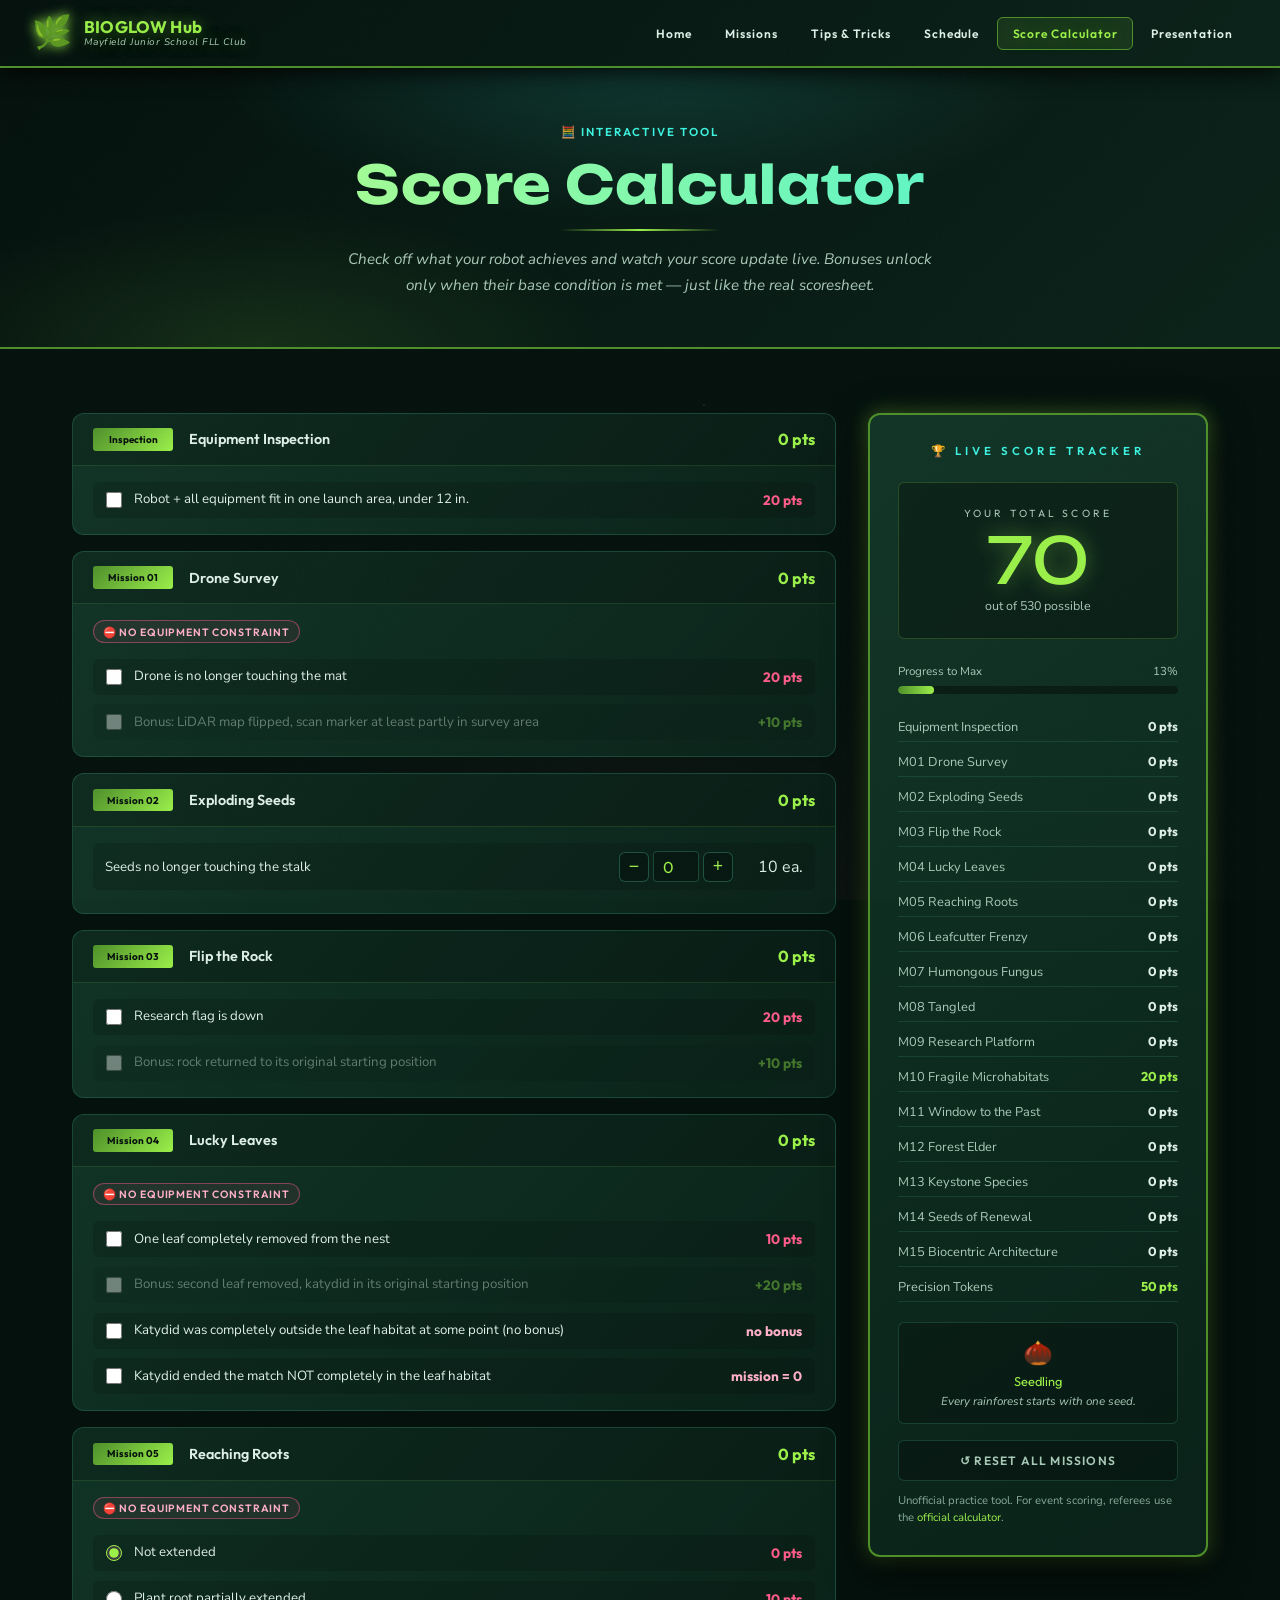
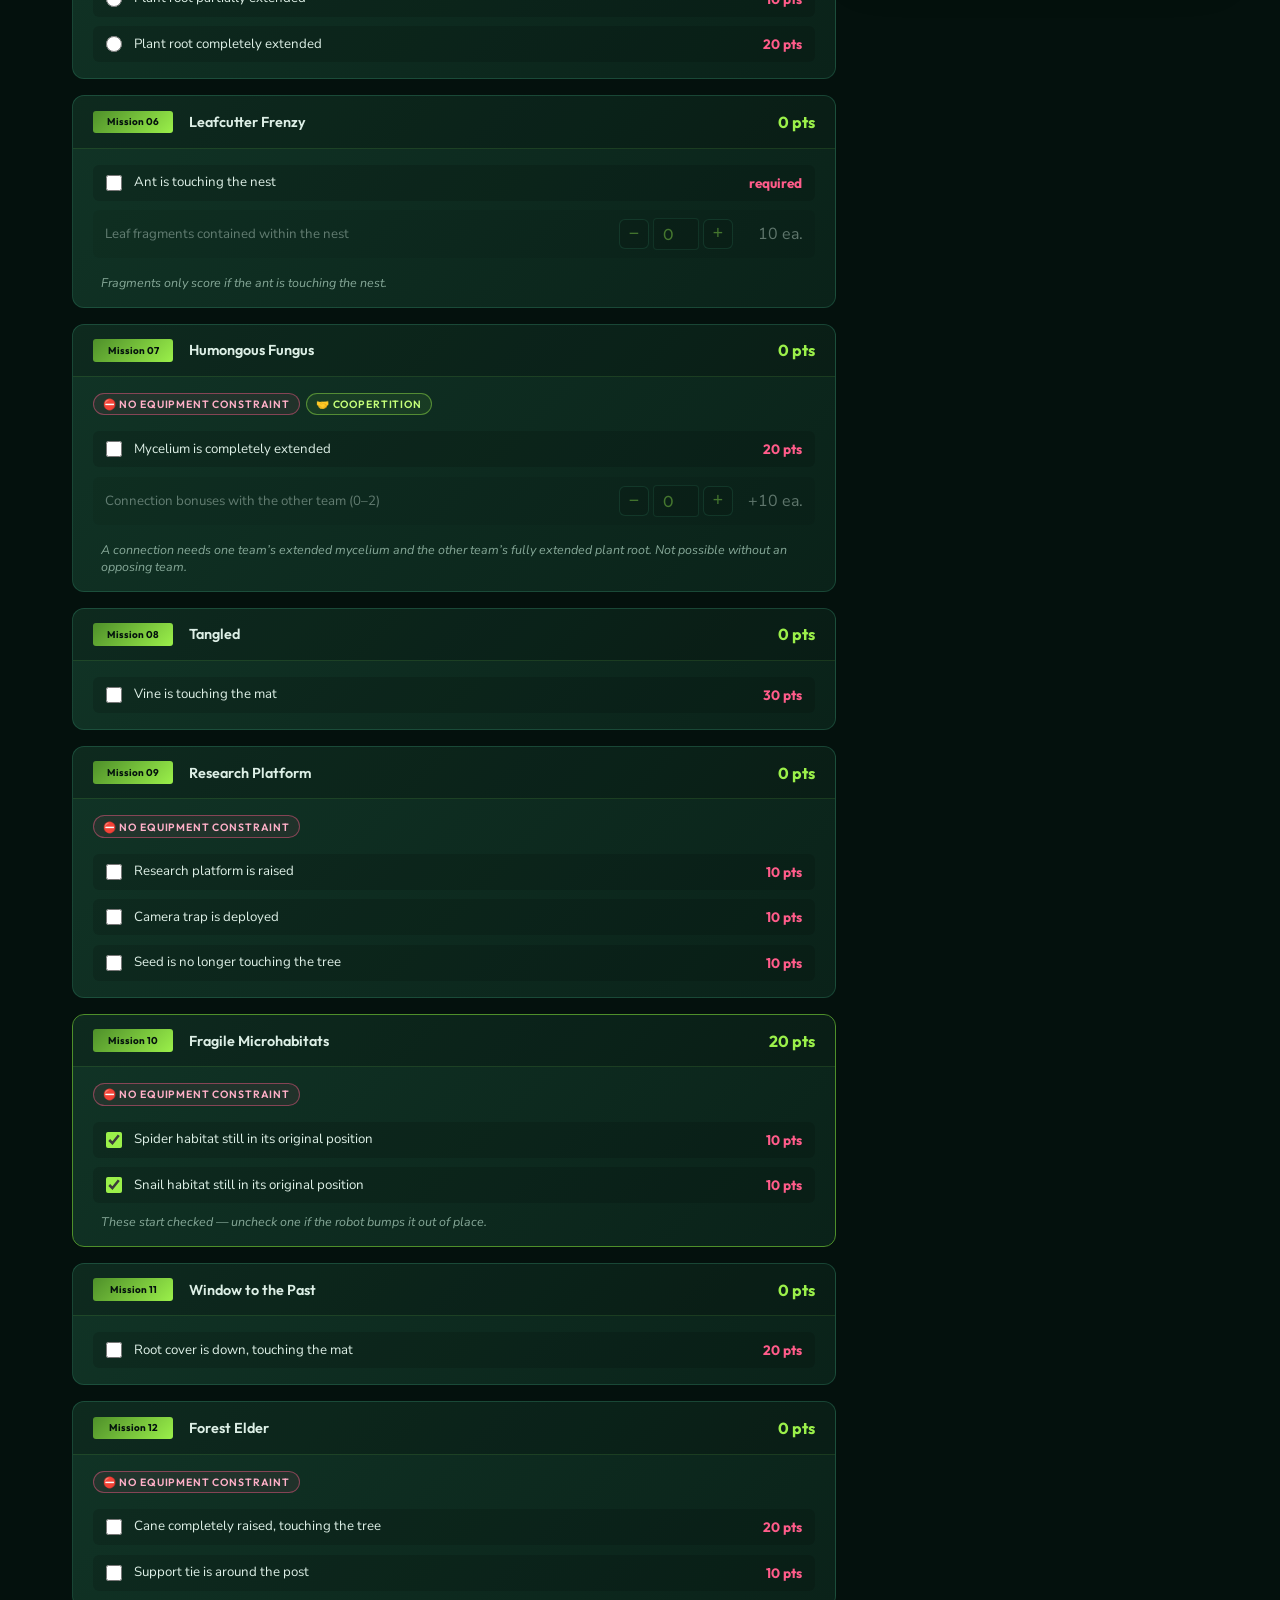
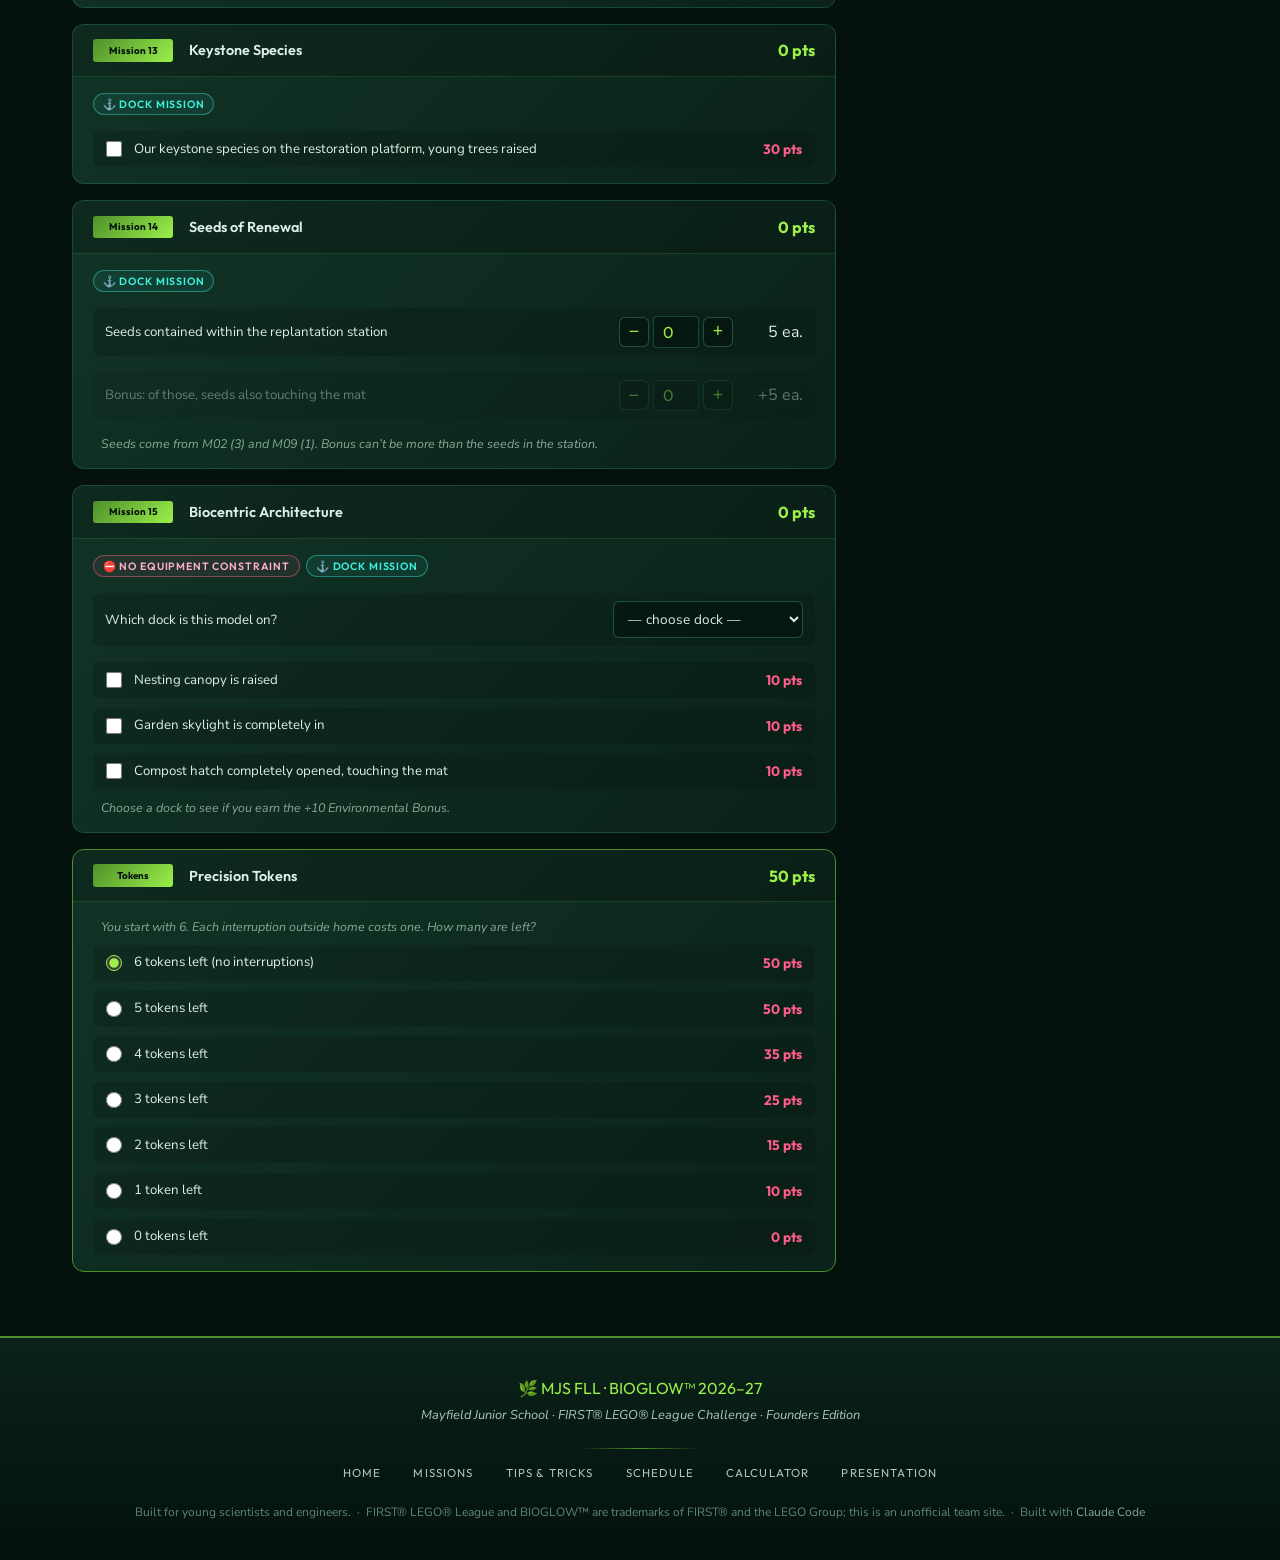
==== commit 18e0d159: "Update site for the 2026–27 BIOGLOW season - New bioluminescent rainforest theme across all pages - " ====
--- a/calculator.html
+++ b/calculator.html
@@ -3,17 +3,30 @@
 <head>
   <meta charset="UTF-8" />
   <meta name="viewport" content="width=device-width, initial-scale=1.0" />
-  <title>Score Calculator — Robotic Jones &amp; The Temple of LEGO</title>
+  <title>Score Calculator — BIOGLOW Hub · MJS FLL</title>
   <link rel="stylesheet" href="style.css" />
+  <style>
+    .calc-count { display:flex; align-items:center; gap:.75rem; padding:.5rem .75rem; background:rgba(0,0,0,0.15); border-radius:var(--radius); margin-bottom:.4rem; }
+    .calc-count label { font-size:.83rem; color:var(--tan-light); flex:1; }
+    .stepper { display:flex; align-items:center; gap:.25rem; }
+    .stepper button { width:30px; height:30px; border-radius:6px; border:1px solid rgba(46,120,92,.6); background:rgba(0,0,0,.3); color:var(--gold); font-size:1.1rem; cursor:pointer; line-height:1; }
+    .stepper button:hover { border-color:var(--gold); }
+    .stepper input { width:46px; padding:.3rem .2rem; background:rgba(0,0,0,0.3); border:1px solid rgba(46,120,92,0.5); border-radius:4px; color:var(--gold); font-family:var(--font-heading); font-size:1rem; text-align:center; }
+    .calc-select { width:100%; padding:.45rem .6rem; background:rgba(0,0,0,0.3); border:1px solid rgba(46,120,92,0.6); border-radius:6px; color:var(--tan-light); font-family:var(--font-body); font-size:.85rem; }
+    .calc-option.disabled { opacity:.4; pointer-events:none; }
+    .calc-count.disabled { opacity:.4; }
+    .calc-option.penalty .opt-pts { color:#FFB0C8; }
+    .calc-mission .mission-tags { margin: 0 0 .4rem; }
+  </style>
 </head>
 <body>
 
 <!-- ── Navigation ──────────────────────────────────── -->
 <nav class="navbar">
   <a href="index.html" class="nav-logo">
-    <span class="nav-logo-icon">🤠</span>
+    <span class="nav-logo-icon">🌿</span>
     <span class="nav-logo-text">
-      Robotic Jones
+      BIOGLOW Hub
       <span class="nav-logo-sub">Mayfield Junior School FLL Club</span>
     </span>
   </a>
@@ -23,6 +36,7 @@
     <li><a href="tips.html">Tips &amp; Tricks</a></li>
     <li><a href="schedule.html">Schedule</a></li>
     <li><a href="calculator.html" class="active">Score Calculator</a></li>
+    <li><a href="presentation.html">Presentation</a></li>
   </ul>
   <button class="hamburger" id="hamburger" aria-label="Menu">
     <span></span><span></span><span></span>
@@ -30,453 +44,498 @@
 </nav>
 
 <!-- ── Page Header ──────────────────────────────────── -->
-<div style="background:linear-gradient(135deg,var(--brown-dark),var(--brown-mid));border-bottom:2px solid var(--gold-dark);padding:3.5rem 2rem 3rem;text-align:center;">
+<div class="page-hero">
   <p class="eyebrow">🧮 Interactive Tool</p>
-  <h1 class="section-title" style="font-family:var(--font-display);font-size:clamp(2rem,5vw,3.5rem);">Score Calculator</h1>
+  <h1 class="section-title">Score Calculator</h1>
   <div class="section-divider"></div>
-  <p class="section-desc">Check off what your robot achieves and watch your score update in real time. Plan the perfect run!</p>
+  <p class="section-desc">Check off what your robot achieves and watch your score update live. Bonuses unlock only when their base condition is met — just like the real scoresheet.</p>
 </div>
 
 <div class="page-container">
   <div class="calculator-layout">
 
-    <!-- ── Mission Inputs ─────────────────────────── -->
     <div class="calc-missions" id="calcMissions">
 
-      <!-- M00 -->
-      <div class="calc-mission" id="m00">
-        <div class="calc-mission-header">
-          <span class="calc-badge">Mission 00</span>
+      <!-- ei -->
+      <div class="calc-mission" id="ei">
+        <div class="calc-mission-header">
+          <span class="calc-badge">Inspection</span>
           <span class="calc-mission-name">Equipment Inspection</span>
-          <span class="calc-mission-pts" id="pts-m00">0 pts</span>
-        </div>
-        <div class="calc-mission-body">
-          <label class="calc-option">
-            <input type="checkbox" id="m00-a" data-pts="20" data-mission="m00" />
-            <label for="m00-a">Robot fits in launch area, under 12 in. height</label>
+          <span class="calc-mission-pts" id="pts-ei">0 pts</span>
+        </div>
+        <div class="calc-mission-body">
+          
+          <label class="calc-option" id="wrap-ei-a">
+            <input type="checkbox" id="ei-a" />
+            <span class="calc-opt-label">Robot + all equipment fit in one launch area, under 12 in.</span>
             <span class="opt-pts">20 pts</span>
           </label>
         </div>
       </div>
 
-      <!-- M01 -->
+      <!-- m01 -->
       <div class="calc-mission" id="m01">
         <div class="calc-mission-header">
           <span class="calc-badge">Mission 01</span>
-          <span class="calc-mission-name">The Great Escape</span>
+          <span class="calc-mission-name">Drone Survey</span>
           <span class="calc-mission-pts" id="pts-m01">0 pts</span>
         </div>
         <div class="calc-mission-body">
-          <label class="calc-option">
-            <input type="checkbox" id="m01-a" data-pts="10" data-mission="m01" />
-            <label for="m01-a">Mine cart is through the arch</label>
-            <span class="opt-pts">10 pts</span>
-          </label>
-          <label class="calc-option">
-            <input type="checkbox" id="m01-b" data-pts="10" data-mission="m01" />
-            <label for="m01-b">Mine cart still on track, not touching the mat</label>
-            <span class="opt-pts">10 pts</span>
-          </label>
-        </div>
-      </div>
-
-      <!-- M02 -->
+          <div class="mission-tags"><span class="mtag mtag-nec">⛔ No Equipment Constraint</span></div>
+          <label class="calc-option" id="wrap-m01-a">
+            <input type="checkbox" id="m01-a" />
+            <span class="calc-opt-label">Drone is no longer touching the mat</span>
+            <span class="opt-pts">20 pts</span>
+          </label>
+          <label class="calc-option bonus" id="wrap-m01-b">
+            <input type="checkbox" id="m01-b" />
+            <span class="calc-opt-label">Bonus: LiDAR map flipped, scan marker at least partly in survey area</span>
+            <span class="opt-pts">+10 pts</span>
+          </label>
+        </div>
+      </div>
+
+      <!-- m02 -->
       <div class="calc-mission" id="m02">
         <div class="calc-mission-header">
           <span class="calc-badge">Mission 02</span>
-          <span class="calc-mission-name">Restore the Cave</span>
+          <span class="calc-mission-name">Exploding Seeds</span>
           <span class="calc-mission-pts" id="pts-m02">0 pts</span>
         </div>
         <div class="calc-mission-body">
-          <label class="calc-option">
-            <input type="checkbox" id="m02-a" data-pts="20" data-mission="m02" />
-            <label for="m02-a">Boulder inside the cave, walls still up</label>
+          
+          <div class="calc-count" id="wrap-m02-n">
+            <label for="m02-n">Seeds no longer touching the stalk</label>
+            <div class="stepper">
+              <button type="button" data-step="-1" data-for="m02-n" aria-label="minus">−</button>
+              <input type="number" id="m02-n" min="0" max="3" value="0" inputmode="numeric" />
+              <button type="button" data-step="1" data-for="m02-n" aria-label="plus">+</button>
+            </div>
+            <span class="opt-pts" style="min-width:58px;text-align:right;">10 ea.</span>
+          </div>
+        </div>
+      </div>
+
+      <!-- m03 -->
+      <div class="calc-mission" id="m03">
+        <div class="calc-mission-header">
+          <span class="calc-badge">Mission 03</span>
+          <span class="calc-mission-name">Flip the Rock</span>
+          <span class="calc-mission-pts" id="pts-m03">0 pts</span>
+        </div>
+        <div class="calc-mission-body">
+          
+          <label class="calc-option" id="wrap-m03-a">
+            <input type="checkbox" id="m03-a" />
+            <span class="calc-opt-label">Research flag is down</span>
             <span class="opt-pts">20 pts</span>
           </label>
-          <label class="calc-option bonus">
-            <input type="checkbox" id="m02-b" data-pts="10" data-mission="m02" />
-            <label for="m02-b">Bonus: Boulder is on the orange circle</label>
+          <label class="calc-option bonus" id="wrap-m03-b">
+            <input type="checkbox" id="m03-b" />
+            <span class="calc-opt-label">Bonus: rock returned to its original starting position</span>
             <span class="opt-pts">+10 pts</span>
           </label>
-          <div class="calc-note">Bonus requires boulder to be inside cave (above condition must be checked).</div>
-        </div>
-      </div>
-
-      <!-- M03 -->
-      <div class="calc-mission" id="m03">
-        <div class="calc-mission-header">
-          <span class="calc-badge">Mission 03</span>
-          <span class="calc-mission-name">Trailblazers</span>
-          <span class="calc-mission-pts" id="pts-m03">0 pts</span>
-        </div>
-        <div class="calc-mission-body">
-          <label class="calc-option">
-            <input type="checkbox" id="m03-a" data-pts="10" data-mission="m03" />
-            <label for="m03-a">Marker 1 on the mountain, not touching mat</label>
-            <span class="opt-pts">10 pts</span>
-          </label>
-          <label class="calc-option">
-            <input type="checkbox" id="m03-b" data-pts="10" data-mission="m03" />
-            <label for="m03-b">Marker 2 on the mountain, not touching mat</label>
-            <span class="opt-pts">10 pts</span>
-          </label>
-          <div class="calc-note">Markers cannot be combined. Max 2 markers scored.</div>
-        </div>
-      </div>
-
-      <!-- M04 -->
+        </div>
+      </div>
+
+      <!-- m04 -->
       <div class="calc-mission" id="m04">
         <div class="calc-mission-header">
           <span class="calc-badge">Mission 04</span>
-          <span class="calc-mission-name">Replace the Relic</span>
+          <span class="calc-mission-name">Lucky Leaves</span>
           <span class="calc-mission-pts" id="pts-m04">0 pts</span>
         </div>
         <div class="calc-mission-body">
-          <label class="calc-option">
-            <input type="checkbox" id="m04-a" data-pts="10" data-mission="m04" />
-            <label for="m04-a">Relic removed from pedestal</label>
-            <span class="opt-pts">10 pts</span>
-          </label>
-          <div class="calc-note">Choose the highest idol position achieved (only one counts):</div>
-          <label class="calc-option">
-            <input type="radio" name="m04-idol" id="m04-b" value="10" data-mission="m04-idol" />
-            <label for="m04-b">Idol leaning on pedestal</label>
-            <span class="opt-pts">10 pts</span>
-          </label>
-          <label class="calc-option">
-            <input type="radio" name="m04-idol" id="m04-c" value="20" data-mission="m04-idol" />
-            <label for="m04-c">Idol on the pedestal</label>
+          <div class="mission-tags"><span class="mtag mtag-nec">⛔ No Equipment Constraint</span></div>
+          <label class="calc-option" id="wrap-m04-a">
+            <input type="checkbox" id="m04-a" />
+            <span class="calc-opt-label">One leaf completely removed from the nest</span>
+            <span class="opt-pts">10 pts</span>
+          </label>
+          <label class="calc-option bonus" id="wrap-m04-b">
+            <input type="checkbox" id="m04-b" />
+            <span class="calc-opt-label">Bonus: second leaf removed, katydid in its original starting position</span>
+            <span class="opt-pts">+20 pts</span>
+          </label>
+          <label class="calc-option penalty" id="wrap-m04-x">
+            <input type="checkbox" id="m04-x" />
+            <span class="calc-opt-label">Katydid was completely outside the leaf habitat at some point (no bonus)</span>
+            <span class="opt-pts">no bonus</span>
+          </label>
+          <label class="calc-option penalty" id="wrap-m04-z">
+            <input type="checkbox" id="m04-z" />
+            <span class="calc-opt-label">Katydid ended the match NOT completely in the leaf habitat</span>
+            <span class="opt-pts">mission = 0</span>
+          </label>
+        </div>
+      </div>
+
+      <!-- m05 -->
+      <div class="calc-mission" id="m05">
+        <div class="calc-mission-header">
+          <span class="calc-badge">Mission 05</span>
+          <span class="calc-mission-name">Reaching Roots</span>
+          <span class="calc-mission-pts" id="pts-m05">0 pts</span>
+        </div>
+        <div class="calc-mission-body">
+          <div class="mission-tags"><span class="mtag mtag-nec">⛔ No Equipment Constraint</span></div>
+          <label class="calc-option">
+            <input type="radio" name="m05" id="m05-0" value="0" checked />
+            <span class="calc-opt-label">Not extended</span>
+            <span class="opt-pts">0 pts</span>
+          </label>
+          <label class="calc-option">
+            <input type="radio" name="m05" id="m05-1" value="10" />
+            <span class="calc-opt-label">Plant root partially extended</span>
+            <span class="opt-pts">10 pts</span>
+          </label>
+          <label class="calc-option">
+            <input type="radio" name="m05" id="m05-2" value="20" />
+            <span class="calc-opt-label">Plant root completely extended</span>
             <span class="opt-pts">20 pts</span>
           </label>
-          <label class="calc-option">
-            <input type="radio" name="m04-idol" id="m04-d" value="30" data-mission="m04-idol" />
-            <label for="m04-d">Idol in center of the pedestal</label>
+        </div>
+      </div>
+
+      <!-- m06 -->
+      <div class="calc-mission" id="m06">
+        <div class="calc-mission-header">
+          <span class="calc-badge">Mission 06</span>
+          <span class="calc-mission-name">Leafcutter Frenzy</span>
+          <span class="calc-mission-pts" id="pts-m06">0 pts</span>
+        </div>
+        <div class="calc-mission-body">
+          
+          <label class="calc-option" id="wrap-m06-a">
+            <input type="checkbox" id="m06-a" />
+            <span class="calc-opt-label">Ant is touching the nest</span>
+            <span class="opt-pts">required</span>
+          </label>
+          <div class="calc-count" id="wrap-m06-n">
+            <label for="m06-n">Leaf fragments contained within the nest</label>
+            <div class="stepper">
+              <button type="button" data-step="-1" data-for="m06-n" aria-label="minus">−</button>
+              <input type="number" id="m06-n" min="0" max="4" value="0" inputmode="numeric" />
+              <button type="button" data-step="1" data-for="m06-n" aria-label="plus">+</button>
+            </div>
+            <span class="opt-pts" style="min-width:58px;text-align:right;">10 ea.</span>
+          </div>
+          <div class="calc-note">Fragments only score if the ant is touching the nest.</div>
+        </div>
+      </div>
+
+      <!-- m07 -->
+      <div class="calc-mission" id="m07">
+        <div class="calc-mission-header">
+          <span class="calc-badge">Mission 07</span>
+          <span class="calc-mission-name">Humongous Fungus</span>
+          <span class="calc-mission-pts" id="pts-m07">0 pts</span>
+        </div>
+        <div class="calc-mission-body">
+          <div class="mission-tags"><span class="mtag mtag-nec">⛔ No Equipment Constraint</span><span class="mtag mtag-coop">🤝 Coopertition</span></div>
+          <label class="calc-option" id="wrap-m07-a">
+            <input type="checkbox" id="m07-a" />
+            <span class="calc-opt-label">Mycelium is completely extended</span>
+            <span class="opt-pts">20 pts</span>
+          </label>
+          <div class="calc-count" id="wrap-m07-n">
+            <label for="m07-n">Connection bonuses with the other team (0–2)</label>
+            <div class="stepper">
+              <button type="button" data-step="-1" data-for="m07-n" aria-label="minus">−</button>
+              <input type="number" id="m07-n" min="0" max="2" value="0" inputmode="numeric" />
+              <button type="button" data-step="1" data-for="m07-n" aria-label="plus">+</button>
+            </div>
+            <span class="opt-pts" style="min-width:58px;text-align:right;">+10 ea.</span>
+          </div>
+          <div class="calc-note">A connection needs one team’s extended mycelium and the other team’s fully extended plant root. Not possible without an opposing team.</div>
+        </div>
+      </div>
+
+      <!-- m08 -->
+      <div class="calc-mission" id="m08">
+        <div class="calc-mission-header">
+          <span class="calc-badge">Mission 08</span>
+          <span class="calc-mission-name">Tangled</span>
+          <span class="calc-mission-pts" id="pts-m08">0 pts</span>
+        </div>
+        <div class="calc-mission-body">
+          
+          <label class="calc-option" id="wrap-m08-a">
+            <input type="checkbox" id="m08-a" />
+            <span class="calc-opt-label">Vine is touching the mat</span>
             <span class="opt-pts">30 pts</span>
           </label>
-          <label class="calc-option">
-            <input type="radio" name="m04-idol" id="m04-none" value="0" data-mission="m04-idol" checked />
-            <label for="m04-none">Idol not placed</label>
+        </div>
+      </div>
+
+      <!-- m09 -->
+      <div class="calc-mission" id="m09">
+        <div class="calc-mission-header">
+          <span class="calc-badge">Mission 09</span>
+          <span class="calc-mission-name">Research Platform</span>
+          <span class="calc-mission-pts" id="pts-m09">0 pts</span>
+        </div>
+        <div class="calc-mission-body">
+          <div class="mission-tags"><span class="mtag mtag-nec">⛔ No Equipment Constraint</span></div>
+          <label class="calc-option" id="wrap-m09-a">
+            <input type="checkbox" id="m09-a" />
+            <span class="calc-opt-label">Research platform is raised</span>
+            <span class="opt-pts">10 pts</span>
+          </label>
+          <label class="calc-option" id="wrap-m09-b">
+            <input type="checkbox" id="m09-b" />
+            <span class="calc-opt-label">Camera trap is deployed</span>
+            <span class="opt-pts">10 pts</span>
+          </label>
+          <label class="calc-option" id="wrap-m09-c">
+            <input type="checkbox" id="m09-c" />
+            <span class="calc-opt-label">Seed is no longer touching the tree</span>
+            <span class="opt-pts">10 pts</span>
+          </label>
+        </div>
+      </div>
+
+      <!-- m10 -->
+      <div class="calc-mission" id="m10">
+        <div class="calc-mission-header">
+          <span class="calc-badge">Mission 10</span>
+          <span class="calc-mission-name">Fragile Microhabitats</span>
+          <span class="calc-mission-pts" id="pts-m10">20 pts</span>
+        </div>
+        <div class="calc-mission-body">
+          <div class="mission-tags"><span class="mtag mtag-nec">⛔ No Equipment Constraint</span></div>
+          <label class="calc-option" id="wrap-m10-a">
+            <input type="checkbox" id="m10-a" checked />
+            <span class="calc-opt-label">Spider habitat still in its original position</span>
+            <span class="opt-pts">10 pts</span>
+          </label>
+          <label class="calc-option" id="wrap-m10-b">
+            <input type="checkbox" id="m10-b" checked />
+            <span class="calc-opt-label">Snail habitat still in its original position</span>
+            <span class="opt-pts">10 pts</span>
+          </label>
+          <div class="calc-note">These start checked — uncheck one if the robot bumps it out of place.</div>
+        </div>
+      </div>
+
+      <!-- m11 -->
+      <div class="calc-mission" id="m11">
+        <div class="calc-mission-header">
+          <span class="calc-badge">Mission 11</span>
+          <span class="calc-mission-name">Window to the Past</span>
+          <span class="calc-mission-pts" id="pts-m11">0 pts</span>
+        </div>
+        <div class="calc-mission-body">
+          
+          <label class="calc-option" id="wrap-m11-a">
+            <input type="checkbox" id="m11-a" />
+            <span class="calc-opt-label">Root cover is down, touching the mat</span>
+            <span class="opt-pts">20 pts</span>
+          </label>
+        </div>
+      </div>
+
+      <!-- m12 -->
+      <div class="calc-mission" id="m12">
+        <div class="calc-mission-header">
+          <span class="calc-badge">Mission 12</span>
+          <span class="calc-mission-name">Forest Elder</span>
+          <span class="calc-mission-pts" id="pts-m12">0 pts</span>
+        </div>
+        <div class="calc-mission-body">
+          <div class="mission-tags"><span class="mtag mtag-nec">⛔ No Equipment Constraint</span></div>
+          <label class="calc-option" id="wrap-m12-a">
+            <input type="checkbox" id="m12-a" />
+            <span class="calc-opt-label">Cane completely raised, touching the tree</span>
+            <span class="opt-pts">20 pts</span>
+          </label>
+          <label class="calc-option" id="wrap-m12-b">
+            <input type="checkbox" id="m12-b" />
+            <span class="calc-opt-label">Support tie is around the post</span>
+            <span class="opt-pts">10 pts</span>
+          </label>
+        </div>
+      </div>
+
+      <!-- m13 -->
+      <div class="calc-mission" id="m13">
+        <div class="calc-mission-header">
+          <span class="calc-badge">Mission 13</span>
+          <span class="calc-mission-name">Keystone Species</span>
+          <span class="calc-mission-pts" id="pts-m13">0 pts</span>
+        </div>
+        <div class="calc-mission-body">
+          <div class="mission-tags"><span class="mtag mtag-dock">⚓ Dock Mission</span></div>
+          <label class="calc-option" id="wrap-m13-a">
+            <input type="checkbox" id="m13-a" />
+            <span class="calc-opt-label">Our keystone species on the restoration platform, young trees raised</span>
+            <span class="opt-pts">30 pts</span>
+          </label>
+        </div>
+      </div>
+
+      <!-- m14 -->
+      <div class="calc-mission" id="m14">
+        <div class="calc-mission-header">
+          <span class="calc-badge">Mission 14</span>
+          <span class="calc-mission-name">Seeds of Renewal</span>
+          <span class="calc-mission-pts" id="pts-m14">0 pts</span>
+        </div>
+        <div class="calc-mission-body">
+          <div class="mission-tags"><span class="mtag mtag-dock">⚓ Dock Mission</span></div>
+          <div class="calc-count" id="wrap-m14-n">
+            <label for="m14-n">Seeds contained within the replantation station</label>
+            <div class="stepper">
+              <button type="button" data-step="-1" data-for="m14-n" aria-label="minus">−</button>
+              <input type="number" id="m14-n" min="0" max="4" value="0" inputmode="numeric" />
+              <button type="button" data-step="1" data-for="m14-n" aria-label="plus">+</button>
+            </div>
+            <span class="opt-pts" style="min-width:58px;text-align:right;">5 ea.</span>
+          </div>
+          <div class="calc-count" id="wrap-m14-m">
+            <label for="m14-m">Bonus: of those, seeds also touching the mat</label>
+            <div class="stepper">
+              <button type="button" data-step="-1" data-for="m14-m" aria-label="minus">−</button>
+              <input type="number" id="m14-m" min="0" max="4" value="0" inputmode="numeric" />
+              <button type="button" data-step="1" data-for="m14-m" aria-label="plus">+</button>
+            </div>
+            <span class="opt-pts" style="min-width:58px;text-align:right;">+5 ea.</span>
+          </div>
+          <div class="calc-note">Seeds come from M02 (3) and M09 (1). Bonus can’t be more than the seeds in the station.</div>
+        </div>
+      </div>
+
+      <!-- m15 -->
+      <div class="calc-mission" id="m15">
+        <div class="calc-mission-header">
+          <span class="calc-badge">Mission 15</span>
+          <span class="calc-mission-name">Biocentric Architecture</span>
+          <span class="calc-mission-pts" id="pts-m15">0 pts</span>
+        </div>
+        <div class="calc-mission-body">
+          <div class="mission-tags"><span class="mtag mtag-nec">⛔ No Equipment Constraint</span><span class="mtag mtag-dock">⚓ Dock Mission</span></div>
+          <div class="calc-count"><label for="m15-dock">Which dock is this model on?</label>
+            <select id="m15-dock" class="calc-select" style="max-width:190px;">
+              <option value="">— choose dock —</option>
+              <option value="mine">Mine dock (needs nesting canopy)</option>
+              <option value="city">City dock (needs garden skylight)</option>
+              <option value="farm">Farm dock (needs compost hatch)</option>
+            </select></div>
+          <label class="calc-option" id="wrap-m15-a">
+            <input type="checkbox" id="m15-a" />
+            <span class="calc-opt-label">Nesting canopy is raised</span>
+            <span class="opt-pts">10 pts</span>
+          </label>
+          <label class="calc-option" id="wrap-m15-b">
+            <input type="checkbox" id="m15-b" />
+            <span class="calc-opt-label">Garden skylight is completely in</span>
+            <span class="opt-pts">10 pts</span>
+          </label>
+          <label class="calc-option" id="wrap-m15-c">
+            <input type="checkbox" id="m15-c" />
+            <span class="calc-opt-label">Compost hatch completely opened, touching the mat</span>
+            <span class="opt-pts">10 pts</span>
+          </label>
+          <div class="calc-note"><span id="m15-bonus-note">Choose a dock to see if you earn the +10 Environmental Bonus.</span></div>
+        </div>
+      </div>
+
+      <!-- pt -->
+      <div class="calc-mission" id="pt">
+        <div class="calc-mission-header">
+          <span class="calc-badge">Tokens</span>
+          <span class="calc-mission-name">Precision Tokens</span>
+          <span class="calc-mission-pts" id="pts-pt">50 pts</span>
+        </div>
+        <div class="calc-mission-body">
+          
+          <div class="calc-note">You start with 6. Each interruption outside home costs one. How many are left?</div>
+          <label class="calc-option">
+            <input type="radio" name="pt" id="pt-6" value="50" checked />
+            <span class="calc-opt-label">6 tokens left (no interruptions)</span>
+            <span class="opt-pts">50 pts</span>
+          </label>
+          <label class="calc-option">
+            <input type="radio" name="pt" id="pt-5" value="50" />
+            <span class="calc-opt-label">5 tokens left</span>
+            <span class="opt-pts">50 pts</span>
+          </label>
+          <label class="calc-option">
+            <input type="radio" name="pt" id="pt-4" value="35" />
+            <span class="calc-opt-label">4 tokens left</span>
+            <span class="opt-pts">35 pts</span>
+          </label>
+          <label class="calc-option">
+            <input type="radio" name="pt" id="pt-3" value="25" />
+            <span class="calc-opt-label">3 tokens left</span>
+            <span class="opt-pts">25 pts</span>
+          </label>
+          <label class="calc-option">
+            <input type="radio" name="pt" id="pt-2" value="15" />
+            <span class="calc-opt-label">2 tokens left</span>
+            <span class="opt-pts">15 pts</span>
+          </label>
+          <label class="calc-option">
+            <input type="radio" name="pt" id="pt-1" value="10" />
+            <span class="calc-opt-label">1 token left</span>
+            <span class="opt-pts">10 pts</span>
+          </label>
+          <label class="calc-option">
+            <input type="radio" name="pt" id="pt-0" value="0" />
+            <span class="calc-opt-label">0 tokens left</span>
             <span class="opt-pts">0 pts</span>
           </label>
         </div>
       </div>
 
-      <!-- M05 -->
-      <div class="calc-mission" id="m05">
-        <div class="calc-mission-header">
-          <span class="calc-badge">Mission 05</span>
-          <span class="calc-mission-name">Light the Way</span>
-          <span class="calc-mission-pts" id="pts-m05">0 pts</span>
-        </div>
-        <div class="calc-mission-body">
-          <label class="calc-option">
-            <input type="checkbox" id="m05-a" data-pts="10" data-mission="m05" />
-            <label for="m05-a">Lantern standing in oval in front of metallic panel</label>
-            <span class="opt-pts">10 pts</span>
-          </label>
-          <label class="calc-option bonus">
-            <input type="checkbox" id="m05-b" data-pts="5" data-mission="m05" />
-            <label for="m05-b">Bonus: Lantern is facing the metallic panel</label>
-            <span class="opt-pts">+5 pts</span>
-          </label>
-        </div>
-      </div>
-
-      <!-- M06 -->
-      <div class="calc-mission" id="m06">
-        <div class="calc-mission-header">
-          <span class="calc-badge">Mission 06</span>
-          <span class="calc-mission-name">Hide the Relics</span>
-          <span class="calc-mission-pts" id="pts-m06">0 pts</span>
-        </div>
-        <div class="calc-mission-body">
-          <label class="calc-option">
-            <input type="checkbox" id="m06-a" data-pts="10" data-mission="m06" />
-            <label for="m06-a">Table is tipped over completely</label>
-            <span class="opt-pts">10 pts</span>
-          </label>
-        </div>
-      </div>
-
-      <!-- M07 -->
-      <div class="calc-mission" id="m07">
-        <div class="calc-mission-header">
-          <span class="calc-badge">Mission 07</span>
-          <span class="calc-mission-name">Boulder Dash</span>
-          <span class="calc-mission-pts" id="pts-m07">0 pts</span>
-        </div>
-        <div class="calc-mission-body">
-          <label class="calc-option">
-            <input type="checkbox" id="m07-a" data-pts="10" data-mission="m07" />
-            <label for="m07-a">Boulders released, not touching the ramp</label>
-            <span class="opt-pts">10 pts</span>
-          </label>
-          <label class="calc-option bonus">
-            <input type="checkbox" id="m07-b" data-pts="5" data-mission="m07" />
-            <label for="m07-b">Boulder 1 placed in quarry</label>
-            <span class="opt-pts">+5 pts</span>
-          </label>
-          <label class="calc-option bonus">
-            <input type="checkbox" id="m07-c" data-pts="5" data-mission="m07" />
-            <label for="m07-c">Boulder 2 placed in quarry</label>
-            <span class="opt-pts">+5 pts</span>
-          </label>
-          <label class="calc-option bonus">
-            <input type="checkbox" id="m07-d" data-pts="5" data-mission="m07" />
-            <label for="m07-d">Boulder 3 placed in quarry</label>
-            <span class="opt-pts">+5 pts</span>
-          </label>
-          <div class="calc-note">Boulders may not be attached to each other (max 3 in quarry).</div>
-        </div>
-      </div>
-
-      <!-- M08 -->
-      <div class="calc-mission" id="m08">
-        <div class="calc-mission-header">
-          <span class="calc-badge">Mission 08</span>
-          <span class="calc-mission-name">Bridge the Gap</span>
-          <span class="calc-mission-pts" id="pts-m08">0 pts</span>
-        </div>
-        <div class="calc-mission-body">
-          <label class="calc-option">
-            <input type="checkbox" id="m08-a" data-pts="20" data-mission="m08" />
-            <label for="m08-a">Bridge is completely lowered</label>
-            <span class="opt-pts">20 pts</span>
-          </label>
-        </div>
-      </div>
-
-      <!-- M09 -->
-      <div class="calc-mission" id="m09">
-        <div class="calc-mission-header">
-          <span class="calc-badge">Mission 09</span>
-          <span class="calc-mission-name">Reflect the Light</span>
-          <span class="calc-mission-pts" id="pts-m09">0 pts</span>
-        </div>
-        <div class="calc-mission-body">
-          <label class="calc-option">
-            <input type="checkbox" id="m09-a" data-pts="15" data-mission="m09" />
-            <label for="m09-a">Grey reflective panel lowered to catch the light</label>
-            <span class="opt-pts">15 pts</span>
-          </label>
-        </div>
-      </div>
-
-      <!-- M10 -->
-      <div class="calc-mission" id="m10">
-        <div class="calc-mission-header">
-          <span class="calc-badge">Mission 10</span>
-          <span class="calc-mission-name">Claim Territory</span>
-          <span class="calc-mission-pts" id="pts-m10">0 pts</span>
-        </div>
-        <div class="calc-mission-body">
-          <div class="calc-note" style="margin-bottom:0.5rem;">Each marker on a dig site = 10 pts. Enter number of markers placed:</div>
-          <div style="display:flex;align-items:center;gap:1rem;padding:0.5rem 0.75rem;background:rgba(0,0,0,0.15);border-radius:var(--radius);">
-            <label style="font-size:0.83rem;color:var(--tan-light);flex:1;" for="m10-count">Markers placed on green panel / grey divot:</label>
-            <input type="number" id="m10-count" min="0" max="20" value="0"
-              style="width:60px;padding:0.35rem 0.5rem;background:rgba(0,0,0,0.3);border:1px solid rgba(122,72,40,0.5);border-radius:4px;color:var(--gold);font-family:var(--font-heading);font-size:1rem;text-align:center;" />
-            <span class="opt-pts" style="min-width:55px;text-align:right;">10 ea.</span>
-          </div>
-        </div>
-      </div>
-
-      <!-- M11 -->
-      <div class="calc-mission" id="m11">
-        <div class="calc-mission-header">
-          <span class="calc-badge">Mission 11</span>
-          <span class="calc-mission-name">Retrieve the Lost LEGOlith</span>
-          <span class="calc-mission-pts" id="pts-m11">0 pts</span>
-        </div>
-        <div class="calc-mission-body">
-          <div class="calc-note" style="margin-bottom:0.5rem;">Choose the best result achieved:</div>
-          <label class="calc-option">
-            <input type="radio" name="m11" id="m11-a" value="25" data-mission="m11" />
-            <label for="m11-a">LEGOlith in home, both walls standing</label>
-            <span class="opt-pts">25 pts</span>
-          </label>
-          <label class="calc-option">
-            <input type="radio" name="m11" id="m11-b" value="15" data-mission="m11" />
-            <label for="m11-b">LEGOlith retrieved, one wall standing</label>
-            <span class="opt-pts">15 pts</span>
-          </label>
-          <label class="calc-option">
-            <input type="radio" name="m11" id="m11-c" value="10" data-mission="m11" />
-            <label for="m11-c">LEGOlith retrieved, no walls standing</label>
-            <span class="opt-pts">10 pts</span>
-          </label>
-          <label class="calc-option">
-            <input type="radio" name="m11" id="m11-none" value="0" data-mission="m11" checked />
-            <label for="m11-none">Not completed</label>
-            <span class="opt-pts">0 pts</span>
-          </label>
-        </div>
-      </div>
-
-      <!-- M12 -->
-      <div class="calc-mission" id="m12">
-        <div class="calc-mission-header">
-          <span class="calc-badge">Mission 12</span>
-          <span class="calc-mission-name">Reveal the Secret Passage</span>
-          <span class="calc-mission-pts" id="pts-m12">0 pts</span>
-        </div>
-        <div class="calc-mission-body">
-          <label class="calc-option">
-            <input type="checkbox" id="m12-a" data-pts="20" data-mission="m12" />
-            <label for="m12-a">Passage completely uncovered</label>
-            <span class="opt-pts">20 pts</span>
-          </label>
-        </div>
-      </div>
-
-      <!-- M13 -->
-      <div class="calc-mission" id="m13">
-        <div class="calc-mission-header">
-          <span class="calc-badge">Mission 13</span>
-          <span class="calc-mission-name">Looting</span>
-          <span class="calc-mission-pts" id="pts-m13">0 pts</span>
-        </div>
-        <div class="calc-mission-body">
-          <label class="calc-option">
-            <input type="checkbox" id="m13-a" data-pts="20" data-mission="m13" />
-            <label for="m13-a">Ship is completely lowered</label>
-            <span class="opt-pts">20 pts</span>
-          </label>
-        </div>
-      </div>
-
-      <!-- M14 -->
-      <div class="calc-mission" id="m14">
-        <div class="calc-mission-header">
-          <span class="calc-badge">Mission 14</span>
-          <span class="calc-mission-name">Disarm the Trap</span>
-          <span class="calc-mission-pts" id="pts-m14">0 pts</span>
-        </div>
-        <div class="calc-mission-body">
-          <label class="calc-option">
-            <input type="checkbox" id="m14-a" data-pts="5" data-mission="m14" />
-            <label for="m14-a">Gear 1 removed from trap</label>
-            <span class="opt-pts">5 pts</span>
-          </label>
-          <label class="calc-option">
-            <input type="checkbox" id="m14-b" data-pts="5" data-mission="m14" />
-            <label for="m14-b">Gear 2 removed from trap</label>
-            <span class="opt-pts">5 pts</span>
-          </label>
-          <label class="calc-option">
-            <input type="checkbox" id="m14-c" data-pts="5" data-mission="m14" />
-            <label for="m14-c">Gear 3 removed from trap</label>
-            <span class="opt-pts">5 pts</span>
-          </label>
-        </div>
-      </div>
-
-      <!-- M15 -->
-      <div class="calc-mission" id="m15">
-        <div class="calc-mission-header">
-          <span class="calc-badge">Mission 15</span>
-          <span class="calc-mission-name">Supplies Caches</span>
-          <span class="calc-mission-pts" id="pts-m15">50 pts</span>
-        </div>
-        <div class="calc-mission-body">
-          <div class="calc-note" style="margin-bottom:0.5rem;">You start with 6 caches. Each robot interrupt outside home removes one. Select how many remain:</div>
-          <label class="calc-option">
-            <input type="radio" name="m15" id="m15-6" value="50" data-mission="m15" checked />
-            <label for="m15-6">6 caches (no interrupts)</label>
-            <span class="opt-pts">50 pts</span>
-          </label>
-          <label class="calc-option">
-            <input type="radio" name="m15" id="m15-5" value="50" data-mission="m15" />
-            <label for="m15-5">5 caches (1 interrupt)</label>
-            <span class="opt-pts">50 pts</span>
-          </label>
-          <label class="calc-option">
-            <input type="radio" name="m15" id="m15-4" value="40" data-mission="m15" />
-            <label for="m15-4">4 caches (2 interrupts)</label>
-            <span class="opt-pts">40 pts</span>
-          </label>
-          <label class="calc-option">
-            <input type="radio" name="m15" id="m15-3" value="30" data-mission="m15" />
-            <label for="m15-3">3 caches (3 interrupts)</label>
-            <span class="opt-pts">30 pts</span>
-          </label>
-          <label class="calc-option">
-            <input type="radio" name="m15" id="m15-2" value="20" data-mission="m15" />
-            <label for="m15-2">2 caches (4 interrupts)</label>
-            <span class="opt-pts">20 pts</span>
-          </label>
-          <label class="calc-option">
-            <input type="radio" name="m15" id="m15-1" value="10" data-mission="m15" />
-            <label for="m15-1">1 cache (5 interrupts)</label>
-            <span class="opt-pts">10 pts</span>
-          </label>
-          <label class="calc-option">
-            <input type="radio" name="m15" id="m15-0" value="0" data-mission="m15" />
-            <label for="m15-0">0 caches (6+ interrupts)</label>
-            <span class="opt-pts">0 pts</span>
-          </label>
-        </div>
-      </div>
-
     </div><!-- end calc-missions -->
 
-    <!-- ── Score Panel ─────────────────────────────── -->
     <aside class="score-panel">
-
       <div class="score-panel-title">🏆 Live Score Tracker</div>
-
       <div class="total-score">
         <div class="total-label">Your Total Score</div>
-        <div class="total-num" id="totalScore">50</div>
-        <div class="total-max">out of <span id="maxPossible">365+</span> possible</div>
-      </div>
-
+        <div class="total-num" id="totalScore">0</div>
+        <div class="total-max">out of <span id="maxPossible">530</span> possible</div>
+      </div>
       <div class="progress-bar-wrap">
-        <div class="progress-label">
-          <span>Progress to Max</span>
-          <span id="progressPct">14%</span>
-        </div>
-        <div class="progress-bar">
-          <div class="progress-fill" id="progressFill" style="width:14%"></div>
-        </div>
-      </div>
-
+        <div class="progress-label"><span>Progress to Max</span><span id="progressPct">0%</span></div>
+        <div class="progress-bar"><div class="progress-fill" id="progressFill" style="width:0%"></div></div>
+      </div>
       <div class="score-breakdown" id="scoreBreakdown">
-        <div class="score-row" id="row-m00"><span>M00 Equip. Inspection</span><span>0 pts</span></div>
-        <div class="score-row" id="row-m01"><span>M01 Great Escape</span><span>0 pts</span></div>
-        <div class="score-row" id="row-m02"><span>M02 Restore Cave</span><span>0 pts</span></div>
-        <div class="score-row" id="row-m03"><span>M03 Trailblazers</span><span>0 pts</span></div>
-        <div class="score-row" id="row-m04"><span>M04 Replace Relic</span><span>0 pts</span></div>
-        <div class="score-row" id="row-m05"><span>M05 Light the Way</span><span>0 pts</span></div>
-        <div class="score-row" id="row-m06"><span>M06 Hide Relics</span><span>0 pts</span></div>
-        <div class="score-row" id="row-m07"><span>M07 Boulder Dash</span><span>0 pts</span></div>
-        <div class="score-row" id="row-m08"><span>M08 Bridge the Gap</span><span>0 pts</span></div>
-        <div class="score-row" id="row-m09"><span>M09 Reflect Light</span><span>0 pts</span></div>
-        <div class="score-row" id="row-m10"><span>M10 Claim Territory</span><span>0 pts</span></div>
-        <div class="score-row" id="row-m11"><span>M11 LEGOlith</span><span>0 pts</span></div>
-        <div class="score-row" id="row-m12"><span>M12 Secret Passage</span><span>0 pts</span></div>
-        <div class="score-row" id="row-m13"><span>M13 Looting</span><span>0 pts</span></div>
-        <div class="score-row" id="row-m14"><span>M14 Disarm Trap</span><span>0 pts</span></div>
-        <div class="score-row active" id="row-m15"><span>M15 Supply Caches</span><span>50 pts</span></div>
-      </div>
-
-      <!-- Performance rating -->
-      <div id="ratingBox" style="text-align:center;padding:0.9rem;background:rgba(0,0,0,0.25);border-radius:var(--radius);border:1px solid rgba(122,72,40,0.4);margin-bottom:1rem;">
-        <div style="font-size:1.5rem;" id="ratingEmoji">🗿</div>
-        <div style="font-family:var(--font-heading);font-size:0.8rem;color:var(--gold);margin-top:0.25rem;" id="ratingLabel">Start Exploring!</div>
-        <div style="font-size:0.72rem;color:var(--tan);font-style:italic;margin-top:0.2rem;" id="ratingDesc">Check off completed missions above</div>
-      </div>
-
+        <div class="score-row" id="row-ei"><span>Equipment Inspection</span><span>0 pts</span></div>
+        <div class="score-row" id="row-m01"><span>M01 Drone Survey</span><span>0 pts</span></div>
+        <div class="score-row" id="row-m02"><span>M02 Exploding Seeds</span><span>0 pts</span></div>
+        <div class="score-row" id="row-m03"><span>M03 Flip the Rock</span><span>0 pts</span></div>
+        <div class="score-row" id="row-m04"><span>M04 Lucky Leaves</span><span>0 pts</span></div>
+        <div class="score-row" id="row-m05"><span>M05 Reaching Roots</span><span>0 pts</span></div>
+        <div class="score-row" id="row-m06"><span>M06 Leafcutter Frenzy</span><span>0 pts</span></div>
+        <div class="score-row" id="row-m07"><span>M07 Humongous Fungus</span><span>0 pts</span></div>
+        <div class="score-row" id="row-m08"><span>M08 Tangled</span><span>0 pts</span></div>
+        <div class="score-row" id="row-m09"><span>M09 Research Platform</span><span>0 pts</span></div>
+        <div class="score-row" id="row-m10"><span>M10 Fragile Microhabitats</span><span>0 pts</span></div>
+        <div class="score-row" id="row-m11"><span>M11 Window to the Past</span><span>0 pts</span></div>
+        <div class="score-row" id="row-m12"><span>M12 Forest Elder</span><span>0 pts</span></div>
+        <div class="score-row" id="row-m13"><span>M13 Keystone Species</span><span>0 pts</span></div>
+        <div class="score-row" id="row-m14"><span>M14 Seeds of Renewal</span><span>0 pts</span></div>
+        <div class="score-row" id="row-m15"><span>M15 Biocentric Architecture</span><span>0 pts</span></div>
+        <div class="score-row" id="row-pt"><span>Precision Tokens</span><span>0 pts</span></div>
+      </div>
+      <div id="ratingBox" style="text-align:center;padding:0.9rem;background:rgba(0,0,0,0.25);border-radius:var(--radius);border:1px solid rgba(46,120,92,0.4);margin-bottom:1rem;">
+        <div style="font-size:1.5rem;" id="ratingEmoji">🌱</div>
+        <div style="font-family:var(--font-heading);font-size:0.8rem;color:var(--gold);margin-top:0.25rem;" id="ratingLabel">Plant the First Seed!</div>
+        <div style="font-size:0.72rem;color:var(--tan);font-style:italic;margin-top:0.2rem;" id="ratingDesc">Check off completed missions</div>
+      </div>
       <button class="reset-btn" id="resetBtn">↺ Reset All Missions</button>
-
+      <p style="font-size:.7rem;color:var(--stone-light);margin-top:.75rem;line-height:1.5;">Unofficial practice tool. For event scoring, referees use the <a href="https://eventhub.firstinspires.org/scoresheet" target="_blank" rel="noopener">official calculator</a>.</p>
     </aside>
 
-  </div><!-- end calculator-layout -->
+  </div>
 </div>
 
 <!-- ── Footer ───────────────────────────────────────── -->
 <footer>
-  <div class="footer-logo">🤠 Robotic Jones &amp; The Temple of LEGO</div>
-  <div class="footer-sub">Mayfield Junior School · First LEGO League Club · Spring Showdown 2026</div>
+  <div class="footer-logo">🌿 MJS FLL · BIOGLOW™ 2026–27</div>
+  <div class="footer-sub">Mayfield Junior School · FIRST® LEGO® League Challenge · Founders Edition</div>
   <div class="footer-divider"></div>
   <div class="footer-links">
     <a href="index.html">Home</a>
@@ -484,150 +543,115 @@
     <a href="tips.html">Tips &amp; Tricks</a>
     <a href="schedule.html">Schedule</a>
     <a href="calculator.html">Calculator</a>
+    <a href="presentation.html">Presentation</a>
   </div>
-  <div class="footer-copy">Built with ❤️ for young explorers. "Fortune and glory, kid. Fortune and glory." &nbsp;·&nbsp; FLL Spring Showdown 2026 &nbsp;·&nbsp; Built with <a href="https://claude.ai/code" target="_blank" rel="noopener" style="color:var(--stone-light);">Claude Code</a></div>
+  <div class="footer-copy">Built for young scientists and engineers. &nbsp;·&nbsp; FIRST® LEGO® League and BIOGLOW™ are trademarks of FIRST® and the LEGO Group; this is an unofficial team site. &nbsp;·&nbsp; Built with <a href="https://claude.ai/code" target="_blank" rel="noopener" style="color:var(--stone-light);">Claude Code</a></div>
 </footer>
 
+<script src="season.js"></script>
 <script>
-  // Mobile nav
-  const hamburger = document.getElementById('hamburger');
-  const navLinks  = document.getElementById('navLinks');
-  hamburger.addEventListener('click', () => navLinks.classList.toggle('open'));
-
-  // ── Score Calculator Logic ─────────────────────────────
-  const MAX_SCORE = 365; // approximate max (without M10 which is unlimited)
-
-  function getMissionScore(missionId) {
-    let pts = 0;
-    // Handle checkboxes
-    document.querySelectorAll(`input[type="checkbox"][data-mission="${missionId}"]`).forEach(cb => {
-      if (cb.checked) pts += parseInt(cb.dataset.pts);
-    });
-    // Handle radio groups
-    const radioGroup = missionId + '-idol'; // m04-idol special case
-    const checkedRadio = document.querySelector(`input[type="radio"][name="${missionId}"]:checked`);
-    if (checkedRadio) pts += parseInt(checkedRadio.value);
-    const checkedIdol = document.querySelector(`input[type="radio"][name="m04-idol"]:checked`);
-    if (missionId === 'm04' && checkedIdol) pts += parseInt(checkedIdol.value);
-    return pts;
+  const MAX_SCORE = 530;
+  const $ = id => document.getElementById(id);
+  const on = id => $(id).checked;
+  const num = id => { const el = $(id); let v = parseInt(el.value, 10) || 0; v = Math.max(0, Math.min(parseInt(el.max, 10), v)); return v; };
+  const radioVal = name => { const r = document.querySelector('input[name="' + name + '"]:checked'); return r ? parseInt(r.value, 10) : 0; };
+  function gate(id, allowed) {
+    const wrap = $('wrap-' + id) || $(id).closest('.calc-option');
+    wrap.classList.toggle('disabled', !allowed);
+    const el = $(id);
+    if (!allowed) { if (el.type === 'checkbox') el.checked = false; else el.value = 0; }
+    if (el.type !== 'checkbox') wrap.querySelectorAll('input,button').forEach(x => x.disabled = !allowed);
   }
 
-  function getM10Score() {
-    const count = parseInt(document.getElementById('m10-count').value) || 0;
-    return count * 10;
+  function score() {
+    // gating rules (a bonus never scores without its base condition)
+    gate('m01-b', on('m01-a'));
+    gate('m03-b', on('m03-a'));
+    gate('m04-b', on('m04-a') && !on('m04-x') && !on('m04-z'));
+    gate('m06-n', on('m06-a'));
+    gate('m07-n', on('m07-a'));
+    $('m14-m').max = num('m14-n');
+    if ((parseInt($('m14-m').value, 10) || 0) > num('m14-n')) $('m14-m').value = num('m14-n');
+    gate('m14-m', num('m14-n') > 0);
+
+    const dock = $('m15-dock').value;
+    const need = { mine: 'm15-a', city: 'm15-b', farm: 'm15-c' }[dock];
+    const envBonus = need && on(need) ? 10 : 0;
+    const needName = { mine: 'nesting canopy', city: 'garden skylight', farm: 'compost hatch' }[dock];
+    $('m15-bonus-note').textContent = !dock ? 'Choose a dock to see if you earn the +10 Environmental Bonus.'
+      : (envBonus ? '✅ Environmental Bonus +10 — the ' + needName + ' is done!' : 'Complete the ' + needName + ' to earn the +10 Environmental Bonus.');
+
+    const s = {
+      ei:  on('ei-a') ? 20 : 0,
+      m01: (on('m01-a') ? 20 : 0) + (on('m01-b') ? 10 : 0),
+      m02: num('m02-n') * 10,
+      m03: (on('m03-a') ? 20 : 0) + (on('m03-b') ? 10 : 0),
+      m04: on('m04-z') ? 0 : (on('m04-a') ? 10 : 0) + (on('m04-b') ? 20 : 0),
+      m05: radioVal('m05'),
+      m06: on('m06-a') ? num('m06-n') * 10 : 0,
+      m07: on('m07-a') ? 20 + num('m07-n') * 10 : 0,
+      m08: on('m08-a') ? 30 : 0,
+      m09: ['m09-a','m09-b','m09-c'].filter(on).length * 10,
+      m10: ['m10-a','m10-b'].filter(on).length * 10,
+      m11: on('m11-a') ? 20 : 0,
+      m12: (on('m12-a') ? 20 : 0) + (on('m12-b') ? 10 : 0),
+      m13: on('m13-a') ? 30 : 0,
+      m14: num('m14-n') * 5 + Math.min(num('m14-m'), num('m14-n')) * 5,
+      m15: ['m15-a','m15-b','m15-c'].filter(on).length * 10 + envBonus,
+      pt:  radioVal('pt'),
+    };
+
+    let total = 0;
+    for (const [k, pts] of Object.entries(s)) {
+      total += pts;
+      $('pts-' + k).textContent = pts + ' pts';
+      $(k).classList.toggle('has-points', pts > 0);
+      const row = $('row-' + k);
+      row.querySelector('span:last-child').textContent = pts + ' pts';
+      row.classList.toggle('active', pts > 0);
+    }
+    $('totalScore').textContent = total;
+    const pct = Math.min(100, Math.round(total / MAX_SCORE * 100));
+    $('progressPct').textContent = pct + '%';
+    $('progressFill').style.width = pct + '%';
+
+    const tiers = [
+      [0,   '🌱', 'Plant the First Seed!', 'Check off completed missions'],
+      [1,   '🌰', 'Seedling',              'Every rainforest starts with one seed.'],
+      [100, '🌿', 'Sprouting',             'Roots are taking hold — keep growing!'],
+      [175, '🐜', 'Busy as a Leafcutter',  'The whole colony is working together.'],
+      [250, '🦋', 'Canopy Climber',        'You’re rising above the forest floor!'],
+      [325, '🍄', 'Mycelium Master',       'Your network is connecting everything.'],
+      [400, '🦜', 'Keystone Team',         'The whole ecosystem depends on you!'],
+      [460, '✨', 'FULL BIOGLOW!',         'The rainforest is glowing. Incredible run!'],
+    ];
+    let t = tiers[0];
+    for (const tier of tiers) if (total >= tier[0]) t = tier;
+    if (total === 0) t = tiers[0];
+    $('ratingEmoji').textContent = t[1]; $('ratingLabel').textContent = t[2]; $('ratingDesc').textContent = t[3];
   }
 
-  function getM11Score() {
-    const r = document.querySelector('input[name="m11"]:checked');
-    return r ? parseInt(r.value) : 0;
-  }
-
-  function getM15Score() {
-    const r = document.querySelector('input[name="m15"]:checked');
-    return r ? parseInt(r.value) : 50;
-  }
-
-  function updateScore() {
-    const missions = {
-      m00: getMissionScore('m00'),
-      m01: getMissionScore('m01'),
-      m02: getMissionScore('m02'),
-      m03: getMissionScore('m03'),
-      m04: (() => {
-        let pts = 0;
-        const cbA = document.getElementById('m04-a');
-        if (cbA && cbA.checked) pts += 10;
-        const idol = document.querySelector('input[name="m04-idol"]:checked');
-        if (idol) pts += parseInt(idol.value);
-        return pts;
-      })(),
-      m05: getMissionScore('m05'),
-      m06: getMissionScore('m06'),
-      m07: getMissionScore('m07'),
-      m08: getMissionScore('m08'),
-      m09: getMissionScore('m09'),
-      m10: getM10Score(),
-      m11: getM11Score(),
-      m12: getMissionScore('m12'),
-      m13: getMissionScore('m13'),
-      m14: getMissionScore('m14'),
-      m15: getM15Score(),
-    };
-
-    let total = 0;
-    Object.entries(missions).forEach(([key, pts]) => {
-      total += pts;
-      // Update per-mission display
-      const ptsEl = document.getElementById(`pts-${key}`);
-      if (ptsEl) ptsEl.textContent = pts + ' pts';
-      // Update card highlight
-      const card = document.getElementById(key);
-      if (card) card.classList.toggle('has-points', pts > 0);
-      // Update breakdown row
-      const rowEl = document.getElementById(`row-${key}`);
-      if (rowEl) {
-        rowEl.querySelector('span:last-child').textContent = pts + ' pts';
-        rowEl.classList.toggle('active', pts > 0);
-      }
-    });
-
-    // Update total
-    document.getElementById('totalScore').textContent = total;
-
-    // Progress bar
-    const pct = Math.min(100, Math.round((total / MAX_SCORE) * 100));
-    document.getElementById('progressPct').textContent = pct + '%';
-    document.getElementById('progressFill').style.width = pct + '%';
-
-    // Rating
-    let emoji, label, desc;
-    if (total === 0) {
-      emoji = '🗿'; label = 'Start Exploring!'; desc = 'Check off completed missions above';
-    } else if (total < 50) {
-      emoji = '🪨'; label = 'Just Getting Started'; desc = 'Every adventure begins with one step!';
-    } else if (total < 100) {
-      emoji = '🗺️'; label = 'Apprentice Explorer'; desc = 'You\'re finding your footing. Keep going!';
-    } else if (total < 150) {
-      emoji = '⛏️'; label = 'Journeyman Adventurer'; desc = 'You\'re making progress in the temple!';
-    } else if (total < 200) {
-      emoji = '🔦'; label = 'Seasoned Explorer'; desc = 'The artifacts are within your reach!';
-    } else if (total < 250) {
-      emoji = '🏺'; label = 'Relic Hunter'; desc = 'Impressive! The temple yields its secrets.';
-    } else if (total < 300) {
-      emoji = '💎'; label = 'Master Archaeologist'; desc = 'Extraordinary! Indy would be proud.';
-    } else {
-      emoji = '🤠'; label = 'ROBOTIC JONES!'; desc = '"Fortune and glory, kid. Fortune and glory."';
-    }
-    document.getElementById('ratingEmoji').textContent = emoji;
-    document.getElementById('ratingLabel').textContent = label;
-    document.getElementById('ratingDesc').textContent = desc;
-  }
-
-  // Attach listeners to all checkboxes
-  document.querySelectorAll('input[type="checkbox"]').forEach(cb => {
-    cb.addEventListener('change', updateScore);
+  document.querySelectorAll('#calcMissions input, #calcMissions select').forEach(el => {
+    el.addEventListener(el.type === 'number' ? 'input' : 'change', score);
   });
-  // Attach listeners to all radios
-  document.querySelectorAll('input[type="radio"]').forEach(rb => {
-    rb.addEventListener('change', updateScore);
+  document.querySelectorAll('.stepper button').forEach(b => b.addEventListener('click', () => {
+    const el = $(b.dataset.for);
+    if (el.disabled) return;
+    el.value = Math.max(0, Math.min(parseInt(el.max, 10), (parseInt(el.value, 10) || 0) + parseInt(b.dataset.step, 10)));
+    score();
+  }));
+  document.querySelectorAll('#calcMissions input[type=number]').forEach(el => el.addEventListener('blur', () => { el.value = num(el.id); score(); }));
+
+  $('resetBtn').addEventListener('click', () => {
+    document.querySelectorAll('#calcMissions input[type=checkbox]').forEach(cb => cb.checked = false);
+    document.querySelectorAll('#calcMissions input[type=number]').forEach(n => n.value = 0);
+    $('m10-a').checked = true; $('m10-b').checked = true;
+    $('m05-0').checked = true; $('pt-6').checked = true;
+    $('m15-dock').value = '';
+    score();
   });
-  // M10 counter
-  document.getElementById('m10-count').addEventListener('input', updateScore);
-
-  // Reset button
-  document.getElementById('resetBtn').addEventListener('click', () => {
-    document.querySelectorAll('input[type="checkbox"]').forEach(cb => cb.checked = false);
-    document.querySelectorAll('input[type="radio"]').forEach(rb => rb.checked = false);
-    // Re-set default radios
-    document.getElementById('m04-none').checked = true;
-    document.getElementById('m11-none').checked = true;
-    document.getElementById('m15-6').checked = true;
-    document.getElementById('m10-count').value = 0;
-    updateScore();
-  });
-
-  // Initial calculation
-  updateScore();
+
+  score();
 </script>
 </body>
 </html>
--- a/style.css
+++ b/style.css
@@ -1,34 +1,34 @@
 /* =====================================================
-   ROBOTIC JONES & THE TEMPLE OF LEGO
-   Mayfield Junior School FLL Club — Spring Showdown 2026
-   Indiana Jones Adventure Theme
+   MJS FLL — BIOGLOW 2026–27
+   Mayfield Junior School FLL Club — Founders Edition Challenge
+   Bioluminescent rainforest theme
    ===================================================== */
 
-@import url('https://fonts.googleapis.com/css2?family=Cinzel:wght@400;600;700;900&family=Cinzel+Decorative:wght@400;700;900&family=Libre+Baskerville:ital,wght@0,400;0,700;1,400&display=swap');
+@import url('https://fonts.googleapis.com/css2?family=Unbounded:wght@500;700;800&family=Outfit:wght@400;500;600;700&family=Nunito+Sans:ital,opsz,wght@0,6..12,400;0,6..12,700;1,6..12,400&display=swap');
 
 /* ─── CSS Custom Properties ─────────────────────────── */
 :root {
-  --gold:          #D4A843;
-  --gold-light:    #F0C55A;
-  --gold-dark:     #8A6E28;
-  --brown-dark:    #160A02;
-  --brown-mid:     #2E1508;
-  --brown-warm:    #4A2210;
-  --brown-light:   #7A4828;
-  --tan:           #C4A882;
-  --tan-light:     #E8D5B0;
-  --parchment:     #F5E6C8;
-  --stone:         #8B7355;
-  --stone-light:   #B09070;
-  --red:           #CC2222;
-  --red-dark:      #8B1A1A;
-  --teal:          #00C4A8;
-  --teal-dark:     #009988;
-  --green:         #3D7020;
-
-  --font-display:  'Cinzel Decorative', serif;
-  --font-heading:  'Cinzel', serif;
-  --font-body:     'Libre Baskerville', Georgia, serif;
+  --gold:          #9BF04A;
+  --gold-light:    #C6FF7A;
+  --gold-dark:     #4E8F2A;
+  --brown-dark:    #04110D;
+  --brown-mid:     #0A2219;
+  --brown-warm:    #113426;
+  --brown-light:   #1F5A44;
+  --tan:           #A9C9B8;
+  --tan-light:     #DDEFE6;
+  --parchment:     #F0FBF5;
+  --stone:         #5F8574;
+  --stone-light:   #86A898;
+  --red:           #FF5C8A;
+  --red-dark:      #B8336A;
+  --teal:          #3DF2E0;
+  --teal-dark:     #12A99C;
+  --green:         #2FA84F;
+
+  --font-display:  'Unbounded', 'Outfit', sans-serif;
+  --font-heading:  'Outfit', sans-serif;
+  --font-body:     'Nunito Sans', system-ui, sans-serif;
 
   --radius:        6px;
   --radius-lg:     12px;
@@ -36,7 +36,7 @@
   --shadow-sm:     0 2px 8px rgba(0,0,0,0.4);
   --shadow-md:     0 6px 20px rgba(0,0,0,0.6);
   --shadow-lg:     0 12px 40px rgba(0,0,0,0.8);
-  --shadow-gold:   0 0 20px rgba(212,168,67,0.4);
+  --shadow-gold:   0 0 20px rgba(155,240,74,0.4);
 }
 
 /* ─── Reset & Base ──────────────────────────────────── */
@@ -102,7 +102,7 @@
   font-size: 1.05rem;
   color: var(--gold);
   line-height: 1.1;
-  text-shadow: 0 0 15px rgba(212,168,67,0.5);
+  text-shadow: 0 0 15px rgba(155,240,74,0.5);
 }
 
 .nav-logo-sub {
@@ -139,7 +139,7 @@
 .nav-links a.active {
   color: var(--gold);
   border-color: var(--gold-dark);
-  background: rgba(212,168,67,0.1);
+  background: rgba(155,240,74,0.1);
   text-shadow: var(--shadow-gold);
 }
 
@@ -223,20 +223,20 @@
   position: absolute;
   inset: 0;
   background:
-    radial-gradient(ellipse at 50% 40%, rgba(212,168,67,0.12) 0%, transparent 65%),
-    radial-gradient(ellipse at 20% 80%, rgba(74,34,16,0.6) 0%, transparent 50%),
-    radial-gradient(ellipse at 80% 20%, rgba(44,20,8,0.7) 0%, transparent 50%),
+    radial-gradient(ellipse at 50% 40%, rgba(155,240,74,0.12) 0%, transparent 65%),
+    radial-gradient(ellipse at 20% 80%, rgba(17,52,38,0.6) 0%, transparent 50%),
+    radial-gradient(ellipse at 80% 20%, rgba(10,34,25,0.7) 0%, transparent 50%),
     linear-gradient(180deg, var(--brown-dark) 0%, var(--brown-mid) 50%, var(--brown-dark) 100%);
 }
 
-/* Animated grid lines like a treasure map */
+/* Drifting spore glow */
 .hero-bg::after {
   content: '';
   position: absolute;
   inset: 0;
   background-image:
-    repeating-linear-gradient(0deg, transparent, transparent 59px, rgba(212,168,67,0.04) 59px, rgba(212,168,67,0.04) 60px),
-    repeating-linear-gradient(90deg, transparent, transparent 59px, rgba(212,168,67,0.04) 59px, rgba(212,168,67,0.04) 60px);
+    repeating-linear-gradient(0deg, transparent, transparent 59px, rgba(155,240,74,0.04) 59px, rgba(155,240,74,0.04) 60px),
+    repeating-linear-gradient(90deg, transparent, transparent 59px, rgba(155,240,74,0.04) 59px, rgba(155,240,74,0.04) 60px);
   animation: gridPulse 6s ease-in-out infinite;
 }
 
@@ -261,8 +261,8 @@
   letter-spacing: 0.35em;
   text-transform: uppercase;
   color: var(--teal);
-  background: rgba(0,196,168,0.08);
-  border: 1px solid rgba(0,196,168,0.3);
+  background: rgba(61,242,224,0.08);
+  border: 1px solid rgba(61,242,224,0.3);
   padding: 0.45rem 1rem;
   border-radius: 50px;
   margin-bottom: 1.5rem;
@@ -275,15 +275,15 @@
   line-height: 1.05;
   margin-bottom: 0.4rem;
   text-shadow:
-    0 0 60px rgba(212,168,67,0.5),
+    0 0 60px rgba(155,240,74,0.5),
     0 4px 12px rgba(0,0,0,0.9),
     2px 2px 0 var(--brown-dark);
   animation: heroGlow 4s ease-in-out infinite;
 }
 
 @keyframes heroGlow {
-  0%,100% { text-shadow: 0 0 60px rgba(212,168,67,0.5), 0 4px 12px rgba(0,0,0,0.9); }
-  50%      { text-shadow: 0 0 80px rgba(212,168,67,0.8), 0 4px 12px rgba(0,0,0,0.9), 0 0 120px rgba(212,168,67,0.25); }
+  0%,100% { text-shadow: 0 0 60px rgba(155,240,74,0.5), 0 4px 12px rgba(0,0,0,0.9); }
+  50%      { text-shadow: 0 0 80px rgba(155,240,74,0.8), 0 4px 12px rgba(0,0,0,0.9), 0 0 120px rgba(155,240,74,0.25); }
 }
 
 .hero-subtitle {
@@ -326,7 +326,7 @@
   justify-content: center;
   flex-wrap: wrap;
   padding-top: 2rem;
-  border-top: 1px solid rgba(212,168,67,0.2);
+  border-top: 1px solid rgba(155,240,74,0.2);
 }
 
 .hero-stat {
@@ -371,11 +371,11 @@
   background: linear-gradient(135deg, var(--gold-dark) 0%, var(--gold) 50%, var(--gold-dark) 100%);
   border-color: var(--gold-light);
   color: var(--brown-dark);
-  box-shadow: 0 4px 16px rgba(212,168,67,0.35), inset 0 1px 0 rgba(255,255,255,0.15);
+  box-shadow: 0 4px 16px rgba(155,240,74,0.35), inset 0 1px 0 rgba(255,255,255,0.15);
 }
 .btn-primary:hover {
   background: linear-gradient(135deg, var(--gold) 0%, var(--gold-light) 50%, var(--gold) 100%);
-  box-shadow: 0 6px 24px rgba(212,168,67,0.6);
+  box-shadow: 0 6px 24px rgba(155,240,74,0.6);
   transform: translateY(-2px);
   color: var(--brown-dark);
 }
@@ -386,8 +386,8 @@
   color: var(--gold);
 }
 .btn-outline:hover {
-  background: rgba(212,168,67,0.12);
-  box-shadow: 0 0 20px rgba(212,168,67,0.25);
+  background: rgba(155,240,74,0.12);
+  box-shadow: 0 0 20px rgba(155,240,74,0.25);
   transform: translateY(-2px);
   color: var(--gold-light);
 }
@@ -395,7 +395,7 @@
 /* ─── Cards & Panels ────────────────────────────────── */
 .card {
   background: linear-gradient(145deg, var(--brown-warm) 0%, var(--brown-mid) 100%);
-  border: 1px solid rgba(122,72,40,0.6);
+  border: 1px solid rgba(46,120,92,0.6);
   border-radius: var(--radius-lg);
   overflow: hidden;
   transition: var(--transition);
@@ -405,14 +405,14 @@
   content: '';
   position: absolute;
   inset: 0;
-  background: linear-gradient(135deg, rgba(212,168,67,0.04) 0%, transparent 60%);
+  background: linear-gradient(135deg, rgba(155,240,74,0.04) 0%, transparent 60%);
   pointer-events: none;
   border-radius: inherit;
 }
 .card:hover {
   border-color: var(--gold-dark);
   transform: translateY(-4px);
-  box-shadow: var(--shadow-lg), 0 0 24px rgba(212,168,67,0.12);
+  box-shadow: var(--shadow-lg), 0 0 24px rgba(155,240,74,0.12);
 }
 
 /* ─── Mission Cards ─────────────────────────────────── */
@@ -424,7 +424,7 @@
 
 .mission-card {
   background: linear-gradient(145deg, var(--brown-warm) 0%, var(--brown-mid) 100%);
-  border: 1px solid rgba(122,72,40,0.5);
+  border: 1px solid rgba(46,120,92,0.5);
   border-radius: var(--radius-lg);
   overflow: hidden;
   transition: var(--transition);
@@ -433,7 +433,7 @@
 .mission-card:hover {
   border-color: var(--gold-dark);
   transform: translateY(-4px);
-  box-shadow: var(--shadow-lg), 0 0 30px rgba(212,168,67,0.1);
+  box-shadow: var(--shadow-lg), 0 0 30px rgba(155,240,74,0.1);
 }
 
 .mission-card-header {
@@ -442,7 +442,7 @@
   gap: 1rem;
   padding: 1rem 1.25rem;
   background: rgba(0,0,0,0.25);
-  border-bottom: 1px solid rgba(212,168,67,0.15);
+  border-bottom: 1px solid rgba(155,240,74,0.15);
 }
 
 .mission-badge {
@@ -523,8 +523,8 @@
   justify-content: space-between;
   align-items: center;
   padding: 0.4rem 0.65rem;
-  background: rgba(212,168,67,0.08);
-  border: 1px solid rgba(212,168,67,0.25);
+  background: rgba(155,240,74,0.08);
+  border: 1px solid rgba(155,240,74,0.25);
   border-radius: 4px;
 }
 .max-label { font-size: 0.75rem; color: var(--tan); font-style: italic; }
@@ -539,7 +539,7 @@
 
 .tip-card {
   background: linear-gradient(145deg, var(--brown-warm) 0%, var(--brown-mid) 100%);
-  border: 1px solid rgba(122,72,40,0.5);
+  border: 1px solid rgba(46,120,92,0.5);
   border-radius: var(--radius-lg);
   padding: 1.5rem;
   transition: var(--transition);
@@ -548,7 +548,7 @@
 .tip-card:hover {
   border-color: var(--gold-dark);
   transform: translateY(-3px);
-  box-shadow: var(--shadow-md), 0 0 20px rgba(212,168,67,0.08);
+  box-shadow: var(--shadow-md), 0 0 20px rgba(155,240,74,0.08);
 }
 
 .tip-card-icon {
@@ -565,7 +565,7 @@
   color: var(--gold);
   margin-bottom: 1rem;
   padding-bottom: 0.6rem;
-  border-bottom: 1px solid rgba(212,168,67,0.2);
+  border-bottom: 1px solid rgba(155,240,74,0.2);
 }
 
 .tip-card ul {
@@ -593,8 +593,8 @@
 .tip-highlight {
   margin-top: 1rem;
   padding: 0.75rem 1rem;
-  background: rgba(212,168,67,0.08);
-  border: 1px solid rgba(212,168,67,0.25);
+  background: rgba(155,240,74,0.08);
+  border: 1px solid rgba(155,240,74,0.25);
   border-radius: var(--radius);
   font-size: 0.82rem;
   color: var(--gold-light);
@@ -604,11 +604,11 @@
 .tip-alert {
   margin-top: 0.75rem;
   padding: 0.65rem 1rem;
-  background: rgba(204,34,34,0.1);
-  border: 1px solid rgba(204,34,34,0.3);
+  background: rgba(255,92,138,0.1);
+  border: 1px solid rgba(255,92,138,0.3);
   border-radius: var(--radius);
   font-size: 0.82rem;
-  color: #FF9999;
+  color: #FFB0C8;
   font-style: italic;
 }
 
@@ -622,7 +622,7 @@
 
 .schedule-sidebar {
   background: linear-gradient(145deg, var(--brown-warm), var(--brown-mid));
-  border: 1px solid rgba(122,72,40,0.5);
+  border: 1px solid rgba(46,120,92,0.5);
   border-radius: var(--radius-lg);
   padding: 1.5rem;
   position: sticky;
@@ -638,7 +638,7 @@
   color: var(--teal);
   margin-bottom: 1rem;
   padding-bottom: 0.6rem;
-  border-bottom: 1px solid rgba(212,168,67,0.2);
+  border-bottom: 1px solid rgba(155,240,74,0.2);
 }
 
 .countdown-box {
@@ -646,7 +646,7 @@
   padding: 1.5rem 1rem;
   background: rgba(0,0,0,0.3);
   border-radius: var(--radius);
-  border: 1px solid rgba(212,168,67,0.2);
+  border: 1px solid rgba(155,240,74,0.2);
   margin-bottom: 1.5rem;
 }
 .countdown-label {
@@ -713,7 +713,7 @@
   gap: 1.25rem;
   padding: 1.25rem;
   background: linear-gradient(135deg, var(--brown-warm), var(--brown-mid));
-  border: 1px solid rgba(122,72,40,0.4);
+  border: 1px solid rgba(46,120,92,0.4);
   border-radius: var(--radius-lg);
   transition: var(--transition);
   position: relative;
@@ -725,7 +725,7 @@
 }
 .meeting-item.special {
   border-color: var(--gold-dark);
-  background: linear-gradient(135deg, rgba(212,168,67,0.08), var(--brown-warm));
+  background: linear-gradient(135deg, rgba(155,240,74,0.08), var(--brown-warm));
 }
 .meeting-item.special::before {
   content: '★';
@@ -737,7 +737,7 @@
 }
 .meeting-item.competition {
   border-color: var(--red);
-  background: linear-gradient(135deg, rgba(204,34,34,0.1), var(--brown-warm));
+  background: linear-gradient(135deg, rgba(255,92,138,0.1), var(--brown-warm));
 }
 .meeting-item.competition::before {
   content: '🏆';
@@ -789,7 +789,7 @@
   margin-bottom: 0.35rem;
 }
 .meeting-item.special .meeting-title { color: var(--gold); }
-.meeting-item.competition .meeting-title { color: #FF8888; }
+.meeting-item.competition .meeting-title { color: #FF9DBB; }
 
 .meeting-details {
   display: flex;
@@ -824,8 +824,8 @@
   font-weight: 600;
   letter-spacing: 0.06em;
   color: var(--teal-dark);
-  background: rgba(0,196,168,0.1);
-  border: 1px solid rgba(0,196,168,0.25);
+  background: rgba(61,242,224,0.1);
+  border: 1px solid rgba(61,242,224,0.25);
   padding: 0.2rem 0.5rem;
   border-radius: 50px;
 }
@@ -846,13 +846,13 @@
 
 .calc-mission {
   background: linear-gradient(135deg, var(--brown-warm), var(--brown-mid));
-  border: 1px solid rgba(122,72,40,0.4);
+  border: 1px solid rgba(46,120,92,0.4);
   border-radius: var(--radius-lg);
   overflow: hidden;
   transition: var(--transition);
 }
 .calc-mission:hover {
-  border-color: rgba(122,72,40,0.8);
+  border-color: rgba(46,120,92,0.8);
 }
 .calc-mission.has-points {
   border-color: var(--gold-dark);
@@ -901,7 +901,7 @@
 
 .calc-mission-body {
   padding: 1rem 1.25rem;
-  border-top: 1px solid rgba(212,168,67,0.1);
+  border-top: 1px solid rgba(155,240,74,0.1);
   display: flex;
   flex-direction: column;
   gap: 0.6rem;
@@ -918,10 +918,11 @@
   transition: var(--transition);
   border: 1px solid transparent;
 }
-.calc-option:hover { background: rgba(0,0,0,0.3); border-color: rgba(122,72,40,0.4); }
+.calc-option:hover { background: rgba(0,0,0,0.3); border-color: rgba(46,120,92,0.4); }
 .calc-option input[type="checkbox"],
 .calc-option input[type="radio"] { accent-color: var(--gold); width: 16px; height: 16px; cursor: pointer; }
-.calc-option label {
+.calc-option label,
+.calc-option .calc-opt-label {
   flex: 1;
   font-size: 0.83rem;
   color: var(--tan-light);
@@ -970,7 +971,7 @@
   padding: 1.5rem;
   background: rgba(0,0,0,0.3);
   border-radius: var(--radius);
-  border: 1px solid rgba(212,168,67,0.2);
+  border: 1px solid rgba(155,240,74,0.2);
   margin-bottom: 1.5rem;
 }
 .total-label {
@@ -1006,7 +1007,7 @@
   justify-content: space-between;
   font-size: 0.8rem;
   padding: 0.3rem 0;
-  border-bottom: 1px solid rgba(122,72,40,0.3);
+  border-bottom: 1px solid rgba(46,120,92,0.3);
   color: var(--tan);
 }
 .score-row span:last-child {
@@ -1049,7 +1050,7 @@
   text-transform: uppercase;
   color: var(--tan);
   background: rgba(0,0,0,0.3);
-  border: 1px solid rgba(122,72,40,0.4);
+  border: 1px solid rgba(46,120,92,0.4);
   border-radius: var(--radius);
   padding: 0.75rem;
   cursor: pointer;
@@ -1057,8 +1058,8 @@
 }
 .reset-btn:hover {
   border-color: var(--red-dark);
-  color: #FF9999;
-  background: rgba(204,34,34,0.1);
+  color: #FFB0C8;
+  background: rgba(255,92,138,0.1);
 }
 
 /* ─── About / Info Section ──────────────────────────── */
@@ -1069,7 +1070,7 @@
 }
 .about-card {
   background: linear-gradient(145deg, var(--brown-warm), var(--brown-mid));
-  border: 1px solid rgba(122,72,40,0.5);
+  border: 1px solid rgba(46,120,92,0.5);
   border-radius: var(--radius-lg);
   padding: 1.75rem 1.5rem;
   text-align: center;
@@ -1096,8 +1097,8 @@
 
 /* ─── Alert / Banner ────────────────────────────────── */
 .alert-banner {
-  background: linear-gradient(135deg, rgba(212,168,67,0.12) 0%, rgba(212,168,67,0.06) 100%);
-  border: 1px solid rgba(212,168,67,0.35);
+  background: linear-gradient(135deg, rgba(155,240,74,0.12) 0%, rgba(155,240,74,0.06) 100%);
+  border: 1px solid rgba(155,240,74,0.35);
   border-radius: var(--radius-lg);
   padding: 1.25rem 1.5rem;
   display: flex;
@@ -1161,7 +1162,7 @@
   margin: 1rem auto;
 }
 
-/* ─── Decorative rope divider ───────────────────────── */
+/* ─── Decorative vine divider ───────────────────────── */
 .rope-divider {
   position: relative;
   height: 20px;
@@ -1205,7 +1206,7 @@
   text-align: center;
   text-decoration: none;
   background: linear-gradient(145deg, var(--brown-warm), var(--brown-mid));
-  border: 1px solid rgba(122,72,40,0.5);
+  border: 1px solid rgba(46,120,92,0.5);
   border-radius: var(--radius-lg);
   padding: 2rem 1.5rem;
   transition: var(--transition);
@@ -1214,7 +1215,7 @@
 .nav-tile:hover {
   border-color: var(--gold-dark);
   transform: translateY(-5px);
-  box-shadow: var(--shadow-md), 0 0 20px rgba(212,168,67,0.1);
+  box-shadow: var(--shadow-md), 0 0 20px rgba(155,240,74,0.1);
   color: var(--tan-light);
 }
 .nav-tile-icon {
@@ -1276,3 +1277,115 @@
   .meeting-item { flex-direction: column; }
   .meeting-divider { display: none; }
 }
+
+
+/* ═════════════════════════════════════════════════════
+   BIOGLOW season layer
+   ═════════════════════════════════════════════════════ */
+body {
+  background:
+    radial-gradient(1200px 600px at 10% -10%, rgba(61,242,224,0.07), transparent 60%),
+    radial-gradient(900px 500px at 100% 10%, rgba(155,240,74,0.06), transparent 60%),
+    radial-gradient(800px 600px at 50% 110%, rgba(255,92,138,0.05), transparent 60%),
+    var(--brown-dark);
+  background-attachment: fixed;
+}
+/* fireflies */
+body::before {
+  content: '';
+  position: fixed; inset: 0; pointer-events: none; z-index: 0;
+  background-image:
+    radial-gradient(2px 2px at 8% 22%, rgba(198,255,122,0.8), transparent 60%),
+    radial-gradient(2px 2px at 27% 68%, rgba(61,242,224,0.7), transparent 60%),
+    radial-gradient(1.5px 1.5px at 44% 12%, rgba(198,255,122,0.6), transparent 60%),
+    radial-gradient(2px 2px at 63% 82%, rgba(255,157,187,0.6), transparent 60%),
+    radial-gradient(1.5px 1.5px at 78% 36%, rgba(61,242,224,0.7), transparent 60%),
+    radial-gradient(2px 2px at 91% 64%, rgba(198,255,122,0.7), transparent 60%),
+    radial-gradient(1.5px 1.5px at 15% 90%, rgba(61,242,224,0.5), transparent 60%),
+    radial-gradient(1.5px 1.5px at 55% 45%, rgba(198,255,122,0.4), transparent 60%);
+  animation: fireflies 9s ease-in-out infinite alternate;
+}
+@keyframes fireflies {
+  0%   { opacity: .35; transform: translateY(0); }
+  50%  { opacity: .9; }
+  100% { opacity: .5; transform: translateY(-14px); }
+}
+@media (prefers-reduced-motion: reduce) { body::before { animation: none; } }
+nav, .navbar, footer, .page-container, main, aside { position: relative; z-index: 1; }
+.navbar { position: sticky; z-index: 500; }
+
+.section-title, .comp-date-title, .nav-logo-text { letter-spacing: 0.01em; }
+.eyebrow { letter-spacing: 0.18em; }
+
+/* vine divider */
+.rope-divider::before {
+  height: 2px;
+  background: linear-gradient(90deg, transparent, var(--gold-dark) 20%, var(--teal-dark) 50%, var(--gold-dark) 80%, transparent);
+  opacity: 0.7;
+}
+.rope-divider-gem {
+  width: 14px; height: 14px; border-radius: 50% 0 50% 0;
+  background: var(--gold); transform: rotate(0deg);
+  box-shadow: 0 0 14px var(--gold), 0 0 28px rgba(155,240,74,0.4);
+}
+
+/* page header glow band */
+.page-hero {
+  background:
+    radial-gradient(600px 220px at 50% 0%, rgba(61,242,224,0.14), transparent 70%),
+    radial-gradient(500px 200px at 20% 100%, rgba(155,240,74,0.10), transparent 70%),
+    linear-gradient(135deg, var(--brown-dark), var(--brown-mid));
+  border-bottom: 2px solid var(--gold-dark);
+  padding: 3.5rem 2rem 3rem;
+  text-align: center;
+  position: relative; z-index: 1;
+}
+.page-hero h1 {
+  font-family: var(--font-display);
+  font-size: clamp(1.9rem, 5vw, 3.3rem);
+  background: linear-gradient(90deg, var(--gold-light), var(--teal));
+  -webkit-background-clip: text; background-clip: text; color: transparent;
+  text-shadow: none;
+}
+
+/* mission card tags */
+.mission-tags { display: flex; flex-wrap: wrap; gap: .4rem; margin-bottom: .75rem; }
+.mtag {
+  font-family: var(--font-heading); font-size: .66rem; font-weight: 600;
+  letter-spacing: .08em; text-transform: uppercase;
+  padding: .2rem .55rem; border-radius: 999px; border: 1px solid;
+}
+.mtag-nec  { color: #FFB0C8; border-color: rgba(255,92,138,.45); background: rgba(255,92,138,.08); }
+.mtag-dock { color: var(--teal); border-color: rgba(61,242,224,.4); background: rgba(61,242,224,.07); }
+.mtag-coop { color: var(--gold-light); border-color: rgba(155,240,74,.45); background: rgba(155,240,74,.08); }
+.mtag-link { color: var(--tan-light); border-color: rgba(169,201,184,.35); background: rgba(0,0,0,.15); }
+
+/* event cards */
+.event-strip { display: grid; grid-template-columns: repeat(auto-fit, minmax(240px, 1fr)); gap: 1rem; }
+.event-card {
+  position: relative; border-radius: var(--radius-lg); padding: 1.4rem 1.4rem 1.2rem;
+  background: linear-gradient(145deg, rgba(17,52,38,.85), rgba(4,17,13,.95));
+  border: 1px solid rgba(46,120,92,.55);
+  display: flex; flex-direction: column; gap: .35rem;
+}
+.event-card.is-next { border-color: var(--gold); box-shadow: 0 0 0 1px rgba(155,240,74,.25), 0 0 30px rgba(155,240,74,.18); }
+.event-card.is-past { opacity: .55; }
+.event-kind { font-family: var(--font-heading); font-size: .68rem; letter-spacing: .16em; text-transform: uppercase; color: var(--teal); }
+.event-name { font-family: var(--font-display); font-size: 1.15rem; color: var(--gold-light); line-height: 1.25; }
+.event-date { font-family: var(--font-heading); font-size: .95rem; color: var(--tan-light); }
+.event-note { font-size: .82rem; color: var(--stone-light); line-height: 1.5; }
+.event-days { margin-top: .4rem; font-family: var(--font-heading); font-size: .8rem; color: var(--gold); }
+.event-next-flag {
+  position: absolute; top: -10px; right: 14px; font-family: var(--font-heading); font-size: .62rem;
+  letter-spacing: .14em; text-transform: uppercase; padding: .2rem .6rem; border-radius: 999px;
+  background: var(--gold); color: var(--brown-dark); font-weight: 700;
+}
+
+/* callouts (shared across pages) */
+.info-callout, .warn-callout {
+  border-radius: var(--radius); padding: 1rem 1.25rem; font-size: 0.85rem; color: var(--tan-light);
+  line-height: 1.6; margin-bottom: 1.25rem; display: flex; gap: 0.75rem; align-items: flex-start;
+}
+.info-callout { background: rgba(61,242,224,0.07); border: 1px solid rgba(61,242,224,0.25); }
+.warn-callout { background: rgba(155,240,74,0.07); border: 1px solid rgba(155,240,74,0.3); }
+.info-callout-icon { font-size: 1.1rem; flex-shrink: 0; margin-top: 0.05rem; }
